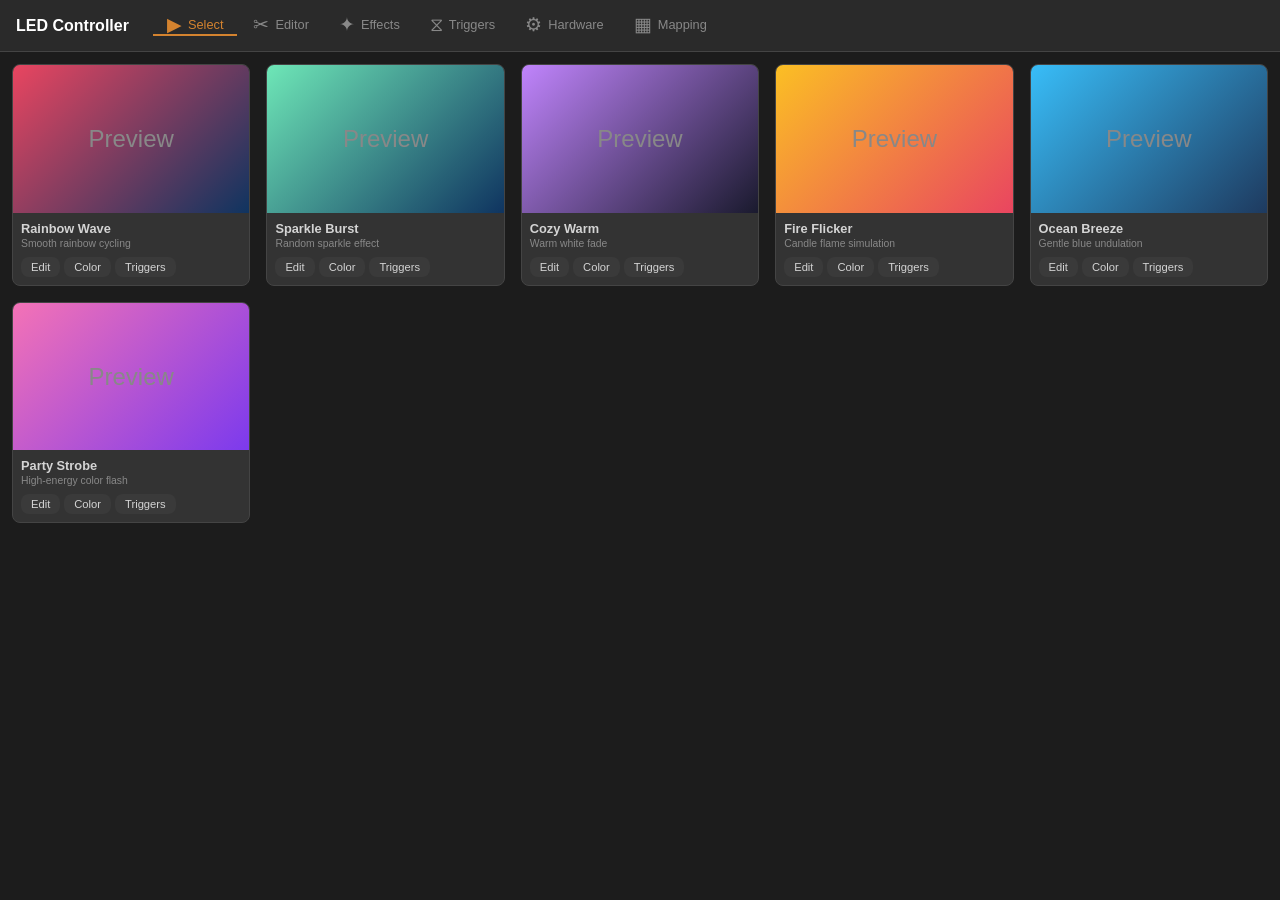
==== web/controller.html @ 6374919c "mocup of controller" ====
<!DOCTYPE html>
<html lang="en">
<head>
<meta charset="UTF-8">
<meta name="viewport" content="width=device-width, initial-scale=1.0, user-scalable=no">
<title>LED Controller</title>
<style>
/* ------------------------------------------------------------------ */
/* Reset & tokens                                                      */
/* ------------------------------------------------------------------ */
*, *::before, *::after { box-sizing: border-box; margin: 0; padding: 0; }

:root {
  --bg-body:   #1c1c1c;
  --bg-panel:  #2a2a2a;
  --bg-card:   #333;
  --border:    #444;
  --text:      #d4d4d4;
  --text-dim:  #888;
  --accent:    #d4832f;
  --accent-h:  #b56a1e;
  --btn:       #3a3a3a;
  --btn-h:     #4a4a4a;
  --radius:    8px;
  --tab-h:     52px;
  --safe-b:    env(safe-area-inset-bottom, 0px);
}

html, body { height: 100%; }

body {
  font-family: -apple-system, BlinkMacSystemFont, "Segoe UI", Roboto, sans-serif;
  background: var(--bg-body);
  color: var(--text);
  overflow: hidden;
  display: flex;
  flex-direction: column;
}

button { font: inherit; color: inherit; border: none; cursor: pointer; }
input, select { font: inherit; color: var(--text); background: var(--bg-panel); border: 1px solid var(--border); border-radius: 4px; padding: 6px 8px; }
label { font-size: 0.8rem; color: var(--text-dim); }

/* ------------------------------------------------------------------ */
/* Top header (laptop only)                                            */
/* ------------------------------------------------------------------ */
.app-header {
  display: none;
  background: var(--bg-panel);
  border-bottom: 1px solid var(--border);
  padding: 0 16px;
  align-items: center;
  gap: 24px;
  height: var(--tab-h);
  flex-shrink: 0;
}
.app-header h1 { font-size: 1rem; white-space: nowrap; color: #fff; }

@media (min-width: 900px) {
  .app-header { display: flex; }
  .tabs--bottom { display: none !important; }
}

/* ------------------------------------------------------------------ */
/* Tab bars                                                            */
/* ------------------------------------------------------------------ */
.tabs {
  display: flex;
  gap: 2px;
  flex-shrink: 0;
}
.tabs button {
  flex: 1;
  display: flex;
  flex-direction: column;
  align-items: center;
  justify-content: center;
  gap: 2px;
  padding: 6px 4px;
  background: transparent;
  color: var(--text-dim);
  font-size: 0.65rem;
  transition: color .15s, background .15s;
  border-bottom: 2px solid transparent;
  white-space: nowrap;
}
.tabs button.active {
  color: var(--accent);
  border-bottom-color: var(--accent);
}
.tabs button:hover { color: var(--text); }
.tabs button .icon { font-size: 1.2rem; line-height: 1; }

/* Top tabs (inside header) */
.tabs--top button {
  flex-direction: row;
  gap: 6px;
  font-size: 0.8rem;
  padding: 0 14px;
  height: 100%;
}

/* Bottom tabs (mobile / RPi) */
.tabs--bottom {
  background: var(--bg-panel);
  border-top: 1px solid var(--border);
  padding-bottom: var(--safe-b);
}

@media (min-width: 900px) { .tabs--bottom { display: none; } }

/* ------------------------------------------------------------------ */
/* Room container                                                      */
/* ------------------------------------------------------------------ */
.room-container {
  flex: 1;
  overflow: hidden;
  position: relative;
}
.room {
  position: absolute;
  inset: 0;
  overflow-y: auto;
  padding: 12px;
  display: none;
  flex-direction: column;
}
.room.active { display: flex; }

/* ------------------------------------------------------------------ */
/* Shared components                                                   */
/* ------------------------------------------------------------------ */
.card {
  background: var(--bg-card);
  border: 1px solid var(--border);
  border-radius: var(--radius);
  overflow: hidden;
}

.btn {
  display: inline-flex;
  align-items: center;
  justify-content: center;
  gap: 6px;
  padding: 8px 14px;
  border-radius: var(--radius);
  background: var(--btn);
  font-size: 0.8rem;
  transition: background .15s;
}
.btn:hover { background: var(--btn-h); }
.btn--accent { background: var(--accent); }
.btn--accent:hover { background: var(--accent-h); }
.btn--sm { padding: 4px 10px; font-size: 0.7rem; }

.badge {
  display: inline-block;
  padding: 2px 8px;
  border-radius: 10px;
  font-size: 0.65rem;
  font-weight: 600;
  text-transform: uppercase;
}
.badge--time { background: #3a3a3a; color: #ccc; }
.badge--artnet { background: #3a3a3a; color: #ccc; }
.badge--api { background: #3a3a3a; color: #ccc; }

.section-title {
  font-size: 0.85rem;
  color: var(--text-dim);
  margin-bottom: 10px;
  text-transform: uppercase;
  letter-spacing: 0.05em;
}

.toggle {
  position: relative;
  width: 40px;
  height: 22px;
  -webkit-appearance: none;
  appearance: none;
  background: var(--border);
  border-radius: 11px;
  border: none;
  cursor: pointer;
  transition: background .2s;
  flex-shrink: 0;
}
.toggle::after {
  content: "";
  position: absolute;
  top: 2px;
  left: 2px;
  width: 18px;
  height: 18px;
  border-radius: 50%;
  background: #fff;
  transition: transform .2s;
}
.toggle:checked { background: var(--accent); }
.toggle:checked::after { transform: translateX(18px); }

/* ------------------------------------------------------------------ */
/* Room 1: Select Animation                                            */
/* ------------------------------------------------------------------ */

/* Mobile: scroll-snap full-screen swipe */
.anim-swipe {
  display: flex;
  overflow-x: auto;
  scroll-snap-type: x mandatory;
  gap: 0;
  height: 100%;
  -webkit-overflow-scrolling: touch;
  scrollbar-width: none;
}
.anim-swipe::-webkit-scrollbar { display: none; }

.anim-swipe .anim-slide {
  flex: 0 0 100%;
  scroll-snap-align: center;
  position: relative;
  overflow: hidden;
}

.anim-preview {
  position: absolute;
  inset: 0;
  display: flex;
  align-items: center;
  justify-content: center;
  font-size: 2rem;
  color: rgba(255,255,255,0.3);
  border-radius: 0;
}

.anim-overlay {
  position: absolute;
  bottom: 0;
  left: 0;
  right: 0;
  padding: 40px 16px 16px;
  background: linear-gradient(to top, rgba(0,0,0,0.85) 0%, rgba(0,0,0,0.5) 50%, transparent 100%);
  display: flex;
  flex-direction: column;
  gap: 8px;
  z-index: 1;
}

.anim-info {
  text-align: center;
}
.anim-info h3 { font-size: 1rem; margin-bottom: 4px; color: #fff; }
.anim-info p { font-size: 0.75rem; color: rgba(255,255,255,0.7); }

.anim-actions {
  display: flex;
  gap: 8px;
  justify-content: center;
}

.swipe-dots {
  display: flex;
  justify-content: center;
  gap: 6px;
  padding: 6px 0;
}
.swipe-dots span {
  width: 8px;
  height: 8px;
  border-radius: 50%;
  background: var(--border);
}
.swipe-dots span.active { background: var(--accent); }

/* Desktop: grid */
.anim-grid { display: none; }

@media (min-width: 600px) and (min-height: 500px) {
  .anim-swipe { display: none; }
  .anim-grid {
    display: grid;
    grid-template-columns: repeat(auto-fill, minmax(160px, 1fr));
    gap: 12px;
  }
  /* Hide grid when detail view is open */
  .anim-grid.hidden { display: none; }
  .anim-card {
    cursor: pointer;
    transition: border-color .15s;
  }
  .anim-card:hover { border-color: var(--accent); }
  .anim-card .thumb {
    aspect-ratio: 16/10;
    display: flex;
    align-items: center;
    justify-content: center;
    font-size: 1.5rem;
    color: var(--text-dim);
  }
  .anim-card .meta {
    padding: 8px;
  }
  .anim-card .meta h3 { font-size: 0.8rem; margin-bottom: 2px; }
  .anim-card .meta p { font-size: 0.65rem; color: var(--text-dim); }
  .anim-card .card-actions {
    display: flex;
    gap: 4px;
    padding: 0 8px 8px;
  }
}

@media (min-width: 900px) {
  .anim-grid { grid-template-columns: repeat(auto-fill, minmax(200px, 1fr)); gap: 16px; }
}

/* Detail view (desktop: shown on card click; replaces grid) */
.anim-detail {
  display: none;
  position: relative;
  height: 100%;
  overflow: hidden;
}
.anim-detail.open {
  display: block;
}
.anim-detail .detail-preview {
  position: absolute;
  inset: 0;
  border-radius: 0;
  display: flex;
  align-items: center;
  justify-content: center;
  font-size: 2rem;
  color: rgba(255,255,255,0.3);
}
.anim-detail .detail-overlay-top {
  position: absolute;
  top: 0;
  left: 0;
  right: 0;
  padding: 12px 16px;
  background: linear-gradient(to bottom, rgba(0,0,0,0.7) 0%, transparent 100%);
  z-index: 1;
}
.anim-detail .detail-toolbar {
  display: flex;
  align-items: center;
  gap: 12px;
}
.anim-detail .detail-toolbar .detail-title {
  flex: 1;
  font-size: 1rem;
  font-weight: 600;
  color: #fff;
}
.anim-detail .detail-toolbar .detail-desc {
  font-size: 0.75rem;
  color: rgba(255,255,255,0.7);
}
.anim-detail .detail-overlay-bottom {
  position: absolute;
  bottom: 0;
  left: 0;
  right: 0;
  padding: 40px 16px 16px;
  background: linear-gradient(to top, rgba(0,0,0,0.85) 0%, rgba(0,0,0,0.5) 50%, transparent 100%);
  z-index: 1;
  display: flex;
  flex-direction: column;
  gap: 10px;
}
.anim-detail .detail-actions {
  display: flex;
  gap: 8px;
  justify-content: center;
}
.anim-detail .detail-nav {
  display: flex;
  justify-content: center;
  gap: 12px;
}

/* ------------------------------------------------------------------ */
/* Context bar (shows selected animation / effect breadcrumb)          */
/* ------------------------------------------------------------------ */
.context-bar {
  display: flex;
  align-items: center;
  gap: 8px;
  padding: 10px 12px;
  background: var(--bg-card);
  border-bottom: 1px solid var(--border);
  font-size: 0.8rem;
  flex-shrink: 0;
  flex-wrap: wrap;
  margin: -12px -12px 12px;
}
.context-bar .context-label { color: var(--text-dim); }
.context-bar .context-name { color: var(--accent); font-weight: 600; }
.context-bar .context-sep { color: var(--text-dim); font-size: 0.7rem; }
.context-bar .btn { margin-left: auto; }

/* Trigger animation badge (shown on each card when no filter) */
.trigger-anim-badge {
  font-size: 0.6rem;
  padding: 1px 6px;
  border-radius: 8px;
  background: var(--accent);
  color: #fff;
  font-weight: 600;
  white-space: nowrap;
}

/* ------------------------------------------------------------------ */
/* Room 2: Animation Editor                                            */
/* ------------------------------------------------------------------ */
.editor-layout {
  display: flex;
  flex-direction: column;
  flex: 1;
  min-height: 0;
  gap: 12px;
}

.editor-preview {
  flex: 0 0 40%;
  min-height: 100px;
  background: #000;
  border-radius: var(--radius);
  display: flex;
  align-items: center;
  justify-content: center;
  color: var(--text-dim);
  font-size: 1.2rem;
  position: relative;
}

.editor-preview .live-badge {
  position: absolute;
  top: 8px;
  right: 8px;
  display: flex;
  align-items: center;
  gap: 6px;
  font-size: 0.7rem;
  color: var(--text-dim);
}

/* Transport bar overlaid at bottom of preview */
.editor-transport {
  position: absolute;
  bottom: 0;
  left: 0;
  right: 0;
  padding: 8px 12px 10px;
  background: linear-gradient(to top, rgba(0,0,0,0.85) 0%, rgba(0,0,0,0.4) 60%, transparent 100%);
  display: flex;
  flex-direction: column;
  gap: 6px;
}
.transport-controls {
  display: flex;
  align-items: center;
  gap: 10px;
}
.transport-controls .transport-btn {
  background: transparent;
  color: #fff;
  font-size: 1.1rem;
  padding: 2px 4px;
  line-height: 1;
}
.transport-controls .transport-btn:hover { color: var(--accent); }
.transport-controls .transport-time {
  font-size: 0.7rem;
  color: rgba(255,255,255,0.7);
  font-family: monospace;
  min-width: 90px;
}
.transport-scrub {
  width: 100%;
  height: 8px;
  background: rgba(255,255,255,0.15);
  border-radius: 4px;
  position: relative;
  cursor: pointer;
  touch-action: none;
}
.transport-scrub .scrub-fill {
  height: 100%;
  background: transparent;
  border-radius: 4px;
  width: 0%;
  position: relative;
  z-index: 2;
  pointer-events: none;
}
.transport-scrub .scrub-handle {
  position: absolute;
  right: -6px;
  top: 50%;
  transform: translateY(-50%);
  width: 12px;
  height: 12px;
  border-radius: 50%;
  background: #fff;
  box-shadow: 0 0 4px rgba(0,0,0,0.4);
}
/* Clip segments inside scrub bar */
.transport-scrub .scrub-segments {
  position: absolute;
  inset: 0;
  display: flex;
  border-radius: 2px;
  overflow: hidden;
}
.transport-scrub .scrub-seg {
  height: 100%;
  border-right: 1px solid rgba(0,0,0,0.3);
}
.transport-scrub .scrub-seg:last-child { border-right: none; }

/* Active clip indicator on the clip list */
.clip-row.playing {
  position: relative;
}
.clip-row.playing::before {
  content: "";
  position: absolute;
  left: 0;
  top: 0;
  bottom: 0;
  width: 3px;
  background: var(--accent);
  border-radius: 0 2px 2px 0;
}

.editor-clips-panel {
  flex: 1;
  min-height: 0;
  display: flex;
  flex-direction: column;
  gap: 10px;
  overflow-y: auto;
}

.editor-clips-toolbar {
  display: flex;
  align-items: center;
  gap: 8px;
  flex-wrap: wrap;
  flex-shrink: 0;
}

.clip-row {
  display: flex;
  align-items: center;
  gap: 8px;
  padding: 10px 12px;
  transition: border-color .15s;
  cursor: pointer;
}
.clip-row:hover { border-color: var(--accent); }
.clip-row.selected { border-color: var(--accent); box-shadow: 0 0 0 1px var(--accent); }
.clip-row .clip-index {
  font-size: 0.7rem;
  color: var(--text-dim);
  min-width: 20px;
  text-align: center;
}
.clip-row .clip-effect {
  flex: 1;
  min-width: 0;
}
.clip-row .clip-effect select {
  width: 100%;
  padding: 5px 7px;
  font-size: 0.8rem;
}
.clip-row .clip-duration {
  display: flex;
  align-items: center;
  gap: 4px;
}
.clip-row .clip-duration input {
  width: 60px;
  padding: 5px 7px;
  font-size: 0.8rem;
  text-align: right;
}
.clip-row .clip-duration span {
  font-size: 0.75rem;
  color: var(--text-dim);
}
.clip-row .clip-delete {
  background: transparent;
  color: var(--text-dim);
  padding: 4px;
  font-size: 0.9rem;
}
.clip-row .clip-delete:hover { color: var(--accent); }

.clip-list {
  display: flex;
  flex-direction: column;
  gap: 8px;
  padding-bottom: 12px;
}

.clip-end-row {
  display: flex;
  align-items: center;
  gap: 8px;
  font-size: 0.8rem;
  color: var(--text-dim);
  flex-shrink: 0;
}
.clip-end-row select {
  padding: 5px 7px;
  font-size: 0.8rem;
}

/* Landscape: side by side */
@media (orientation: landscape), (min-width: 900px) {
  .editor-layout { flex-direction: row; }
  .editor-preview { flex: 0 0 50%; min-height: unset; }
  .editor-clips-panel { flex: 1; }
}

/* ------------------------------------------------------------------ */
/* Room 3: Effect Properties                                           */
/* ------------------------------------------------------------------ */
.props-form {
  display: grid;
  grid-template-columns: 100px 1fr;
  gap: 12px 16px;
  align-items: center;
  max-width: 500px;
}
.props-form label { text-align: right; }
.props-form .full-width { grid-column: 1 / -1; }

.effect-mini-preview {
  width: 100%;
  aspect-ratio: 16/9;
  background: #000;
  border-radius: var(--radius);
  display: flex;
  align-items: center;
  justify-content: center;
  color: var(--text-dim);
}

.slider-row {
  display: flex;
  align-items: center;
  gap: 8px;
}
.slider-row input[type="range"] {
  flex: 1;
  accent-color: var(--accent);
}
.slider-row .val { font-size: 0.75rem; color: var(--text-dim); min-width: 30px; text-align: right; }

/* ------------------------------------------------------------------ */
/* Color picker popup                                                  */
/* ------------------------------------------------------------------ */
.color-popup-backdrop {
  display: none;
  position: fixed;
  inset: 0;
  background: rgba(0,0,0,0.6);
  z-index: 100;
  overflow-y: auto;
  -webkit-overflow-scrolling: touch;
  padding: 12px;
}
.color-popup-backdrop.open { display: flex; align-items: center; justify-content: center; }

.color-popup {
  background: var(--bg-panel);
  border: 1px solid var(--border);
  border-radius: 12px;
  padding: 16px;
  width: min(360px, 90vw);
  max-height: none;
  display: flex;
  flex-direction: column;
  gap: 12px;
  margin: auto;
  flex-shrink: 0;
}

/* Landscape phone: horizontal layout, smaller wheel */
@media (max-height: 500px) {
  .color-popup-backdrop.open { align-items: flex-start; }
  .color-popup {
    flex-direction: row;
    flex-wrap: wrap;
    width: min(640px, 95vw);
    padding: 12px;
    gap: 10px;
  }
  .color-popup .popup-header { width: 100%; }
  .color-popup .color-left {
    display: flex;
    flex-direction: column;
    gap: 8px;
    align-items: center;
  }
  .color-popup .color-right {
    flex: 1;
    min-width: 0;
    display: flex;
    flex-direction: column;
    gap: 8px;
  }
  .color-wheel-wrap { width: 140px; height: 140px; }
  .color-wheel-wrap canvas { width: 140px; height: 140px; }
  .color-popup .popup-apply { width: 100%; }
}
.color-popup .popup-header {
  display: flex;
  align-items: center;
  justify-content: space-between;
}
.color-popup .popup-header h3 { font-size: 0.95rem; }
.color-popup .popup-close {
  background: transparent;
  color: var(--text-dim);
  font-size: 1.2rem;
  padding: 4px;
}
.color-popup .popup-close:hover { color: var(--text); }

.color-wheel-wrap {
  position: relative;
  width: 200px;
  height: 200px;
  margin: 0 auto;
}
.color-wheel-wrap canvas { border-radius: 50%; cursor: crosshair; }
.color-wheel-cursor {
  position: absolute;
  width: 14px;
  height: 14px;
  border: 2px solid #fff;
  border-radius: 50%;
  box-shadow: 0 0 3px rgba(0,0,0,0.5);
  pointer-events: none;
  transform: translate(-50%, -50%);
  top: 50%;
  left: 50%;
}

.brightness-slider {
  width: 100%;
  accent-color: var(--accent);
}

.color-swatch {
  width: 100%;
  height: 36px;
  border-radius: var(--radius);
  border: 1px solid var(--border);
}

.color-inputs {
  display: grid;
  grid-template-columns: auto 1fr auto 1fr;
  gap: 6px 8px;
  align-items: center;
  font-size: 0.75rem;
}
.color-inputs label { color: var(--text-dim); text-align: right; }
.color-inputs input {
  width: 100%;
  padding: 4px 6px;
  font-size: 0.75rem;
  font-family: monospace;
}
.color-inputs .mode-toggle {
  grid-column: 1 / -1;
  display: flex;
  gap: 6px;
  justify-content: center;
}
.color-inputs .mode-toggle button {
  padding: 3px 10px;
  border-radius: 4px;
  background: var(--bg-body);
  font-size: 0.7rem;
  color: var(--text-dim);
}
.color-inputs .mode-toggle button.active {
  background: var(--accent);
  color: #fff;
}

/* Trigger filter bar */
.trigger-filter-bar {
  display: none;
  align-items: center;
  gap: 8px;
  padding: 8px 12px;
  background: var(--bg-card);
  border: 1px solid var(--border);
  border-radius: var(--radius);
  font-size: 0.8rem;
}
.trigger-filter-bar.visible { display: flex; }
.trigger-filter-bar .filter-label { color: var(--text-dim); }
.trigger-filter-bar .filter-name { color: var(--accent); font-weight: 600; flex: 1; }
.trigger-filter-bar .filter-clear {
  background: transparent;
  color: var(--text-dim);
  font-size: 1rem;
  padding: 2px 6px;
}
.trigger-filter-bar .filter-clear:hover { color: var(--text); }

/* ------------------------------------------------------------------ */
/* Room 4: Schedule / Triggers                                         */
/* ------------------------------------------------------------------ */
.triggers-layout {
  display: flex;
  flex-direction: column;
  gap: 12px;
  min-height: 0;
}

.trigger-list {
  display: flex;
  flex-direction: column;
  gap: 10px;
  padding-bottom: 16px;
}

.trigger-card {
  padding: 14px;
  display: flex;
  flex-direction: column;
  gap: 10px;
  overflow: visible;
}
.trigger-header {
  display: flex;
  align-items: center;
  gap: 8px;
  flex-wrap: wrap;
}
.trigger-header .trigger-name {
  flex: 1;
  font-size: 0.85rem;
  font-weight: 600;
  min-width: 80px;
}
.trigger-header .trigger-delete {
  background: transparent;
  color: var(--text-dim);
  padding: 4px;
  font-size: 0.9rem;
}
.trigger-header .trigger-delete:hover { color: var(--accent); }

.trigger-detail {
  font-size: 0.8rem;
  color: var(--text);
  display: flex;
  flex-direction: column;
  gap: 8px;
}
.trigger-detail .field-row {
  display: flex;
  align-items: center;
  gap: 8px;
  flex-wrap: wrap;
}
.trigger-detail .field-row label {
  min-width: 80px;
  color: var(--text-dim);
  font-size: 0.75rem;
}
.trigger-detail input {
  width: 60px;
  padding: 5px 7px;
  font-size: 0.8rem;
}
.trigger-detail select {
  padding: 5px 7px;
  font-size: 0.8rem;
}
.trigger-detail input[type="time"] { width: 120px; }
.trigger-detail input[type="date"] { width: 150px; }
.trigger-detail input[type="text"] { width: auto; flex: 1; min-width: 120px; }

.day-chips {
  display: flex;
  gap: 4px;
  flex-wrap: wrap;
}
.day-chip {
  width: 30px;
  height: 26px;
  border-radius: 4px;
  background: var(--bg-panel);
  border: 1px solid var(--border);
  font-size: 0.6rem;
  display: flex;
  align-items: center;
  justify-content: center;
  cursor: pointer;
}
.day-chip.on { background: #4a3a28; border-color: var(--accent); color: var(--accent); }

.addr-group {
  display: flex;
  gap: 4px;
  align-items: center;
  font-family: monospace;
  font-size: 0.75rem;
}
.addr-group input { width: 40px; text-align: center; }
.addr-group span { color: var(--text-dim); }

.trigger-add-row {
  display: flex;
  gap: 8px;
  flex-wrap: wrap;
}


/* ------------------------------------------------------------------ */
/* Room 5 & 6: Placeholder                                             */
/* ------------------------------------------------------------------ */
.placeholder-room {
  display: flex;
  flex-direction: column;
  align-items: center;
  justify-content: center;
  height: 100%;
  gap: 12px;
  color: var(--text-dim);
}
.placeholder-room .icon { font-size: 3rem; }
.placeholder-room h2 { font-size: 1.1rem; color: var(--text); }
.placeholder-room p { font-size: 0.8rem; text-align: center; max-width: 300px; }
</style>
</head>

<body>

<!-- ================================================================ -->
<!-- Top header (laptop)                                               -->
<!-- ================================================================ -->
<header class="app-header">
  <h1>LED Controller</h1>
  <nav class="tabs tabs--top" id="tabs-top"></nav>
</header>

<!-- ================================================================ -->
<!-- Rooms                                                             -->
<!-- ================================================================ -->
<div class="room-container">

  <!-- Room 1: Select Animation ------------------------------------ -->
  <div class="room active" id="room-select">

    <!-- Mobile swipe view -->
    <div class="anim-swipe">
      <div class="anim-slide">
        <div class="anim-preview" style="background:linear-gradient(135deg,#e94560,#0f3460)"></div>
        <div class="anim-overlay">
          <div class="anim-info"><h3>Rainbow Wave</h3><p>Smooth rainbow cycling</p></div>
          <div class="anim-actions">
            <button class="btn btn--sm act-edit">Edit</button>
            <button class="btn btn--sm act-color">Color</button>
            <button class="btn btn--sm act-triggers">Triggers</button>
          </div>
        </div>
      </div>
      <div class="anim-slide">
        <div class="anim-preview" style="background:linear-gradient(135deg,#6ee7b7,#0f3460)"></div>
        <div class="anim-overlay">
          <div class="anim-info"><h3>Sparkle Burst</h3><p>Random sparkle effect</p></div>
          <div class="anim-actions">
            <button class="btn btn--sm act-edit">Edit</button>
            <button class="btn btn--sm act-color">Color</button>
            <button class="btn btn--sm act-triggers">Triggers</button>
          </div>
        </div>
      </div>
      <div class="anim-slide">
        <div class="anim-preview" style="background:linear-gradient(135deg,#c084fc,#1a1a2e)"></div>
        <div class="anim-overlay">
          <div class="anim-info"><h3>Cozy Warm</h3><p>Warm white fade</p></div>
          <div class="anim-actions">
            <button class="btn btn--sm act-edit">Edit</button>
            <button class="btn btn--sm act-color">Color</button>
            <button class="btn btn--sm act-triggers">Triggers</button>
          </div>
        </div>
      </div>
      <div class="anim-slide">
        <div class="anim-preview" style="background:linear-gradient(135deg,#fbbf24,#e94560)"></div>
        <div class="anim-overlay">
          <div class="anim-info"><h3>Fire Flicker</h3><p>Candle flame simulation</p></div>
          <div class="anim-actions">
            <button class="btn btn--sm act-edit">Edit</button>
            <button class="btn btn--sm act-color">Color</button>
            <button class="btn btn--sm act-triggers">Triggers</button>
          </div>
        </div>
      </div>
      <div class="anim-slide">
        <div class="anim-preview" style="background:linear-gradient(135deg,#38bdf8,#1e3a5f)"></div>
        <div class="anim-overlay">
          <div class="anim-info"><h3>Ocean Breeze</h3><p>Gentle blue undulation</p></div>
          <div class="anim-actions">
            <button class="btn btn--sm act-edit">Edit</button>
            <button class="btn btn--sm act-color">Color</button>
            <button class="btn btn--sm act-triggers">Triggers</button>
          </div>
        </div>
      </div>
      <div class="anim-slide">
        <div class="anim-preview" style="background:linear-gradient(135deg,#f472b6,#7c3aed)"></div>
        <div class="anim-overlay">
          <div class="anim-info"><h3>Party Strobe</h3><p>High-energy color flash</p></div>
          <div class="anim-actions">
            <button class="btn btn--sm act-edit">Edit</button>
            <button class="btn btn--sm act-color">Color</button>
            <button class="btn btn--sm act-triggers">Triggers</button>
          </div>
        </div>
      </div>
    </div>

    <!-- Desktop grid view -->
    <div class="anim-grid">
      <div class="card anim-card">
        <div class="thumb" style="background:linear-gradient(135deg,#e94560,#0f3460)">Preview</div>
        <div class="meta"><h3>Rainbow Wave</h3><p>Smooth rainbow cycling</p></div>
        <div class="card-actions"><button class="btn btn--sm act-edit">Edit</button><button class="btn btn--sm act-color">Color</button><button class="btn btn--sm act-triggers">Triggers</button></div>
      </div>
      <div class="card anim-card">
        <div class="thumb" style="background:linear-gradient(135deg,#6ee7b7,#0f3460)">Preview</div>
        <div class="meta"><h3>Sparkle Burst</h3><p>Random sparkle effect</p></div>
        <div class="card-actions"><button class="btn btn--sm act-edit">Edit</button><button class="btn btn--sm act-color">Color</button><button class="btn btn--sm act-triggers">Triggers</button></div>
      </div>
      <div class="card anim-card">
        <div class="thumb" style="background:linear-gradient(135deg,#c084fc,#1a1a2e)">Preview</div>
        <div class="meta"><h3>Cozy Warm</h3><p>Warm white fade</p></div>
        <div class="card-actions"><button class="btn btn--sm act-edit">Edit</button><button class="btn btn--sm act-color">Color</button><button class="btn btn--sm act-triggers">Triggers</button></div>
      </div>
      <div class="card anim-card">
        <div class="thumb" style="background:linear-gradient(135deg,#fbbf24,#e94560)">Preview</div>
        <div class="meta"><h3>Fire Flicker</h3><p>Candle flame simulation</p></div>
        <div class="card-actions"><button class="btn btn--sm act-edit">Edit</button><button class="btn btn--sm act-color">Color</button><button class="btn btn--sm act-triggers">Triggers</button></div>
      </div>
      <div class="card anim-card">
        <div class="thumb" style="background:linear-gradient(135deg,#38bdf8,#1e3a5f)">Preview</div>
        <div class="meta"><h3>Ocean Breeze</h3><p>Gentle blue undulation</p></div>
        <div class="card-actions"><button class="btn btn--sm act-edit">Edit</button><button class="btn btn--sm act-color">Color</button><button class="btn btn--sm act-triggers">Triggers</button></div>
      </div>
      <div class="card anim-card">
        <div class="thumb" style="background:linear-gradient(135deg,#f472b6,#7c3aed)">Preview</div>
        <div class="meta"><h3>Party Strobe</h3><p>High-energy color flash</p></div>
        <div class="card-actions"><button class="btn btn--sm act-edit">Edit</button><button class="btn btn--sm act-color">Color</button><button class="btn btn--sm act-triggers">Triggers</button></div>
      </div>
    </div>

    <!-- Detail view (desktop: replaces grid on card click) -->
    <div class="anim-detail" id="anim-detail">
      <div class="detail-preview" id="detail-preview" style="background:linear-gradient(135deg,#e94560,#0f3460)"></div>
      <div class="detail-overlay-top">
        <div class="detail-toolbar">
          <button class="btn btn--sm" id="detail-back">&larr; Back</button>
          <span class="detail-title" id="detail-title">Rainbow Wave</span>
          <span class="detail-desc" id="detail-desc">Smooth rainbow cycling</span>
        </div>
      </div>
      <div class="detail-overlay-bottom">
        <div class="detail-actions">
          <button class="btn act-edit" id="detail-act-edit">Edit Animation</button>
          <button class="btn act-color" id="detail-act-color">Set Color</button>
          <button class="btn act-triggers" id="detail-act-triggers">Configure Triggers</button>
        </div>
        <div class="detail-nav">
          <button class="btn btn--sm" id="detail-prev">&larr; Prev</button>
          <button class="btn btn--sm" id="detail-next">Next &rarr;</button>
        </div>
      </div>
    </div>
  </div>

  <!-- Room 2: Animation Editor ------------------------------------ -->
  <div class="room" id="room-editor">
    <div class="context-bar">
      <span class="context-label">Editing:</span>
      <span class="context-name" id="editor-anim-name">Rainbow Wave</span>
      <button class="btn btn--sm" id="editor-back-select">&larr; Select</button>
    </div>
    <div class="editor-layout">
      <div class="editor-preview">
        LED Preview
        <div class="live-badge">
          <input type="checkbox" class="toggle" id="live-toggle">
          <label for="live-toggle">Live</label>
        </div>
        <div class="editor-transport">
          <div class="transport-scrub" id="transport-scrub">
            <div class="scrub-segments" id="scrub-segments"></div>
            <div class="scrub-fill" id="scrub-fill">
              <div class="scrub-handle"></div>
            </div>
          </div>
          <div class="transport-controls">
            <button class="transport-btn" id="transport-prev" title="Previous clip">&#x23EE;</button>
            <button class="transport-btn" id="transport-play" title="Play/Pause">&#x25B6;</button>
            <button class="transport-btn" id="transport-next" title="Next clip">&#x23ED;</button>
            <span class="transport-time" id="transport-time">00:00.0 / 00:50.0</span>
          </div>
        </div>
      </div>

      <div class="editor-clips-panel">
        <div class="editor-clips-toolbar">
          <button class="btn btn--sm btn--accent" id="add-clip">+ Add Clip</button>
          <div class="clip-end-row">
            <label>End:</label>
            <select>
              <option>Loop all</option>
              <option>Stop at end</option>
              <option>Fade out</option>
            </select>
          </div>
        </div>

        <div class="clip-list" id="clip-list">
          <div class="card clip-row selected">
            <span class="clip-index">1</span>
            <div class="clip-effect">
              <select>
                <option selected>Rainbow Wave</option>
                <option>Sparkle</option>
                <option>Solid Color</option>
                <option>Fire</option>
                <option>Breathing</option>
                <option>Ocean Breeze</option>
              </select>
            </div>
            <div class="clip-duration">
              <input type="number" value="12.0" min="0.1" step="0.1">
              <span>s</span>
            </div>
            <button class="clip-delete">&#x2715;</button>
          </div>
          <div class="card clip-row">
            <span class="clip-index">2</span>
            <div class="clip-effect">
              <select>
                <option>Rainbow Wave</option>
                <option>Sparkle</option>
                <option selected>Solid Color</option>
                <option>Fire</option>
                <option>Breathing</option>
                <option>Ocean Breeze</option>
              </select>
            </div>
            <div class="clip-duration">
              <input type="number" value="8.0" min="0.1" step="0.1">
              <span>s</span>
            </div>
            <button class="clip-delete">&#x2715;</button>
          </div>
          <div class="card clip-row">
            <span class="clip-index">3</span>
            <div class="clip-effect">
              <select>
                <option>Rainbow Wave</option>
                <option selected>Sparkle</option>
                <option>Solid Color</option>
                <option>Fire</option>
                <option>Breathing</option>
                <option>Ocean Breeze</option>
              </select>
            </div>
            <div class="clip-duration">
              <input type="number" value="5.0" min="0.1" step="0.1">
              <span>s</span>
            </div>
            <button class="clip-delete">&#x2715;</button>
          </div>
          <div class="card clip-row">
            <span class="clip-index">4</span>
            <div class="clip-effect">
              <select>
                <option>Rainbow Wave</option>
                <option>Sparkle</option>
                <option>Solid Color</option>
                <option selected>Fire</option>
                <option>Breathing</option>
                <option>Ocean Breeze</option>
              </select>
            </div>
            <div class="clip-duration">
              <input type="number" value="10.0" min="0.1" step="0.1">
              <span>s</span>
            </div>
            <button class="clip-delete">&#x2715;</button>
          </div>
          <div class="card clip-row">
            <span class="clip-index">5</span>
            <div class="clip-effect">
              <select>
                <option>Rainbow Wave</option>
                <option>Sparkle</option>
                <option>Solid Color</option>
                <option>Fire</option>
                <option>Breathing</option>
                <option selected>Ocean Breeze</option>
              </select>
            </div>
            <div class="clip-duration">
              <input type="number" value="15.0" min="0.1" step="0.1">
              <span>s</span>
            </div>
            <button class="clip-delete">&#x2715;</button>
          </div>
        </div>
      </div>
    </div>
  </div>

  <!-- Room 3: Effect Properties ----------------------------------- -->
  <div class="room" id="room-effects">
    <div class="context-bar">
      <span class="context-label">Editing:</span>
      <span class="context-name" id="effects-anim-name">Rainbow Wave</span>
      <span class="context-sep">&#x25B8;</span>
      <span class="context-name" id="effects-effect-name">Rainbow Wave</span>
    </div>
    <div class="props-form">
      <div class="full-width effect-mini-preview">Effect Preview</div>

      <label>Effect</label>
      <select id="effect-select">
        <option>Rainbow Wave</option>
        <option>Sparkle</option>
        <option>Solid Color</option>
        <option>Fire</option>
        <option>Breathing</option>
        <option>Custom Video</option>
      </select>

      <label>Speed</label>
      <div class="slider-row">
        <input type="range" min="1" max="100" value="50">
        <span class="val">50%</span>
      </div>

      <label>Intensity</label>
      <div class="slider-row">
        <input type="range" min="0" max="100" value="80">
        <span class="val">80%</span>
      </div>

      <label>Color 1</label>
      <input type="color" value="#e94560" style="width:60px;height:32px;padding:2px;border:1px solid var(--border)">

      <label>Color 2</label>
      <input type="color" value="#0f3460" style="width:60px;height:32px;padding:2px;border:1px solid var(--border)">

      <label>Direction</label>
      <select>
        <option>Forward</option>
        <option>Reverse</option>
        <option>Bounce</option>
        <option>Random</option>
      </select>

      <label>Blend</label>
      <select>
        <option>Cross-fade</option>
        <option>Cut</option>
        <option>Dissolve</option>
      </select>

      <div class="full-width" style="margin-top:8px">
        <button class="btn btn--accent">Apply</button>
      </div>
    </div>
  </div>

  <!-- Room 4: Schedule / Triggers --------------------------------- -->
  <div class="room" id="room-triggers">
    <div class="context-bar">
      <span class="context-label">Editing:</span>
      <span class="context-name" id="triggers-anim-name">Rainbow Wave</span>
      <span class="context-sep">&#x25B8;</span>
      <span class="context-name" id="triggers-effect-name">Rainbow Wave</span>
      <button class="btn btn--sm" id="triggers-back-editor">&larr; Editor</button>
    </div>
    <div class="triggers-layout">

      <div style="display:flex;flex-direction:column;gap:12px;flex:1;min-width:0">
        <div class="trigger-filter-bar" id="trigger-filter">
          <span class="filter-label">Showing triggers for:</span>
          <span class="filter-name" id="trigger-filter-name"></span>
          <button class="filter-clear" id="trigger-filter-clear">&#x2715; Show all</button>
        </div>
        <div class="section-title">Triggers</div>
        <div class="trigger-add-row">
          <button class="btn btn--sm btn--accent" id="add-datetime">+ Date/Time</button>
          <button class="btn btn--sm" id="add-artnet">+ ArtNet</button>
          <button class="btn btn--sm" id="add-api">+ API</button>
        </div>

        <div class="trigger-list" id="trigger-list">
          <!-- Date/Time trigger — Weekly (weekdays) -->
          <div class="card trigger-card" data-trigger-anim="Rainbow Wave" data-trigger-type="datetime">
            <div class="trigger-header">
              <span class="badge badge--time">Date/Time</span>
              <span class="trigger-anim-badge">Rainbow Wave</span>
              <span class="trigger-name">Evening Schedule</span>
              <input type="checkbox" class="toggle" checked>
              <button class="trigger-delete">&#x2715;</button>
            </div>
            <div class="trigger-detail">
              <div class="field-row">
                <label>Recurrence</label>
                <select class="recurrence-select">
                  <option value="daily">Every Day</option>
                  <option value="weekly" selected>Every Week</option>
                  <option value="monthly">Every Month</option>
                  <option value="yearly">Every Year</option>
                </select>
              </div>
              <div class="field-row recurrence-field weekly-field">
                <label>Days</label>
                <div class="day-chips">
                  <button class="day-chip on">Mo</button>
                  <button class="day-chip on">Tu</button>
                  <button class="day-chip on">We</button>
                  <button class="day-chip on">Th</button>
                  <button class="day-chip on">Fr</button>
                  <button class="day-chip">Sa</button>
                  <button class="day-chip">Su</button>
                </div>
              </div>
              <div class="field-row recurrence-field monthly-field" style="display:none">
                <label>Day of month</label>
                <input type="number" value="1" min="1" max="31" style="width:60px">
              </div>
              <div class="field-row recurrence-field yearly-field" style="display:none">
                <label>Month</label>
                <select class="yearly-month">
                  <option value="1">January</option><option value="2">February</option>
                  <option value="3">March</option><option value="4">April</option>
                  <option value="5">May</option><option value="6">June</option>
                  <option value="7">July</option><option value="8">August</option>
                  <option value="9">September</option><option value="10">October</option>
                  <option value="11">November</option><option value="12" selected>December</option>
                </select>
              </div>
              <div class="field-row recurrence-field yearly-field" style="display:none">
                <label>Day</label>
                <input type="number" value="25" min="1" max="31" style="width:60px">
              </div>
              <div class="field-row">
                <label>Start time</label>
                <input type="time" value="18:00">
              </div>
              <div class="field-row">
                <label>End time</label>
                <input type="time" value="23:30">
              </div>
            </div>
          </div>

          <!-- Date/Time trigger — Weekly (weekends) -->
          <div class="card trigger-card" data-trigger-anim="Party Strobe" data-trigger-type="datetime">
            <div class="trigger-header">
              <span class="badge badge--time">Date/Time</span>
              <span class="trigger-anim-badge">Party Strobe</span>
              <span class="trigger-name">Weekend Party</span>
              <input type="checkbox" class="toggle" checked>
              <button class="trigger-delete">&#x2715;</button>
            </div>
            <div class="trigger-detail">
              <div class="field-row">
                <label>Recurrence</label>
                <select class="recurrence-select">
                  <option value="daily">Every Day</option>
                  <option value="weekly" selected>Every Week</option>
                  <option value="monthly">Every Month</option>
                  <option value="yearly">Every Year</option>
                </select>
              </div>
              <div class="field-row recurrence-field weekly-field">
                <label>Days</label>
                <div class="day-chips">
                  <button class="day-chip">Mo</button>
                  <button class="day-chip">Tu</button>
                  <button class="day-chip">We</button>
                  <button class="day-chip">Th</button>
                  <button class="day-chip">Fr</button>
                  <button class="day-chip on">Sa</button>
                  <button class="day-chip on">Su</button>
                </div>
              </div>
              <div class="field-row recurrence-field monthly-field" style="display:none">
                <label>Day of month</label>
                <input type="number" value="1" min="1" max="31" style="width:60px">
              </div>
              <div class="field-row recurrence-field yearly-field" style="display:none">
                <label>Month</label>
                <select class="yearly-month">
                  <option value="1" selected>January</option><option value="2">February</option>
                  <option value="3">March</option><option value="4">April</option>
                  <option value="5">May</option><option value="6">June</option>
                  <option value="7">July</option><option value="8">August</option>
                  <option value="9">September</option><option value="10">October</option>
                  <option value="11">November</option><option value="12">December</option>
                </select>
              </div>
              <div class="field-row recurrence-field yearly-field" style="display:none">
                <label>Day</label>
                <input type="number" value="1" min="1" max="31" style="width:60px">
              </div>
              <div class="field-row">
                <label>Start time</label>
                <input type="time" value="20:00">
              </div>
              <div class="field-row">
                <label>End time</label>
                <input type="time" value="02:00">
              </div>
            </div>
          </div>

          <!-- ArtNet trigger -->
          <div class="card trigger-card" data-trigger-anim="Fire Flicker" data-trigger-type="artnet">
            <div class="trigger-header">
              <span class="badge badge--artnet">ArtNet In</span>
              <span class="trigger-anim-badge">Fire Flicker</span>
              <span class="trigger-name">DMX Trigger Ch 1</span>
              <input type="checkbox" class="toggle" checked>
              <button class="trigger-delete">&#x2715;</button>
            </div>
            <div class="trigger-detail">
              <div class="field-row">
                <label>Address</label>
                <div class="addr-group">
                  <input type="number" value="0" min="0" max="127">
                  <span>:</span>
                  <input type="number" value="0" min="0" max="15">
                  <span>:</span>
                  <input type="number" value="0" min="0" max="15">
                  <span>:</span>
                  <input type="number" value="1" min="1" max="512">
                </div>
              </div>
              <div class="field-row">
                <label>Threshold</label>
                <input type="number" value="128" min="0" max="255" style="width:70px">
                <span style="font-size:0.7rem;color:var(--text-dim)">(0–255)</span>
              </div>
            </div>
          </div>

          <!-- API trigger -->
          <div class="card trigger-card" data-trigger-anim="Ocean Breeze" data-trigger-type="api">
            <div class="trigger-header">
              <span class="badge badge--api">API</span>
              <span class="trigger-anim-badge">Ocean Breeze</span>
              <span class="trigger-name">Home Assistant</span>
              <input type="checkbox" class="toggle">
              <button class="trigger-delete">&#x2715;</button>
            </div>
            <div class="trigger-detail">
              <div class="field-row">
                <label>Endpoint</label>
                <input type="text" value="/api/trigger/homeassist" readonly style="font-family:monospace">
              </div>
              <div class="field-row">
                <label>State</label>
                <span style="color:var(--accent);font-weight:600">false</span>
                <span style="font-size:0.7rem;color:var(--text-dim)">POST true/false</span>
              </div>
            </div>
          </div>
        </div>
      </div>
    </div>
  </div>

  <!-- Room 5: Hardware Setup -------------------------------------- -->
  <div class="room" id="room-hardware">
    <div class="placeholder-room">
      <div class="icon">&#x2699;</div>
      <h2>Hardware Setup</h2>
      <p>Configure controllers, LED strips, port assignments, and network settings.</p>
    </div>
  </div>

  <!-- Room 6: Mapping --------------------------------------------- -->
  <div class="room" id="room-mapping">
    <div class="placeholder-room">
      <div class="icon">&#x25A6;</div>
      <h2>Mapping</h2>
      <p>Map LED pixel positions to physical layout, assign zones, and configure pixel order.</p>
    </div>
  </div>

</div>

<!-- Color picker popup -->
<div class="color-popup-backdrop" id="color-popup">
  <div class="color-popup">
    <div class="popup-header">
      <h3 id="color-popup-title">Color</h3>
      <button class="popup-close" id="color-popup-close">&#x2715;</button>
    </div>
    <div class="color-left">
      <div class="color-wheel-wrap">
        <canvas id="color-wheel" width="200" height="200"></canvas>
        <div class="color-wheel-cursor" id="color-cursor"></div>
      </div>
      <label style="font-size:0.7rem">Brightness</label>
      <input type="range" class="brightness-slider" id="color-brightness" min="0" max="100" value="100">
    </div>
    <div class="color-right">
      <div class="color-swatch" id="color-swatch" style="background:#ff0000"></div>
      <div class="color-inputs">
        <div class="mode-toggle">
          <button class="active" id="mode-8bit">8-bit</button>
          <button id="mode-float">Float</button>
        </div>
        <label>R</label><input type="number" id="color-r" min="0" max="255" value="255">
        <label>G</label><input type="number" id="color-g" min="0" max="255" value="0">
        <label>B</label><input type="number" id="color-b" min="0" max="255" value="0">
      </div>
    </div>
    <button class="btn btn--accent popup-apply" style="width:100%" id="color-apply">Apply</button>
  </div>
</div>

<!-- ================================================================ -->
<!-- Bottom tab bar (mobile / RPi)                                     -->
<!-- ================================================================ -->
<nav class="tabs tabs--bottom" id="tabs-bottom"></nav>

<!-- ================================================================ -->
<!-- Script                                                            -->
<!-- ================================================================ -->
<script>
const rooms = [
  { id: "select",   icon: "\u25B6", label: "Select"   },
  { id: "editor",   icon: "\u2702", label: "Editor"   },
  { id: "effects",  icon: "\u2726", label: "Effects"  },
  { id: "triggers", icon: "\u29D6", label: "Triggers" },
  { id: "hardware", icon: "\u2699", label: "Hardware" },
  { id: "mapping",  icon: "\u25A6", label: "Mapping"  },
];

function buildTabs(container) {
  for (const r of rooms) {
    const btn = document.createElement("button");
    btn.dataset.room = r.id;
    btn.innerHTML = `<span class="icon">${r.icon}</span>${r.label}`;
    if (r.id === "select") btn.classList.add("active");
    container.appendChild(btn);
  }
}

buildTabs(document.getElementById("tabs-top"));
buildTabs(document.getElementById("tabs-bottom"));

function switchRoom(id) {
  document.querySelectorAll(".room").forEach(r => r.classList.remove("active"));
  document.getElementById("room-" + id).classList.add("active");
  document.querySelectorAll("[data-room]").forEach(b => {
    b.classList.toggle("active", b.dataset.room === id);
  });
}

document.querySelectorAll("[data-room]").forEach(btn => {
  btn.addEventListener("click", () => switchRoom(btn.dataset.room));
});

// ================================================================== //
// Clip list — selection, add, delete, renumber
// ================================================================== //
const clipList = document.getElementById("clip-list");

function renumberClips() {
  clipList.querySelectorAll(".clip-row").forEach((row, i) => {
    row.querySelector(".clip-index").textContent = i + 1;
  });
}

// Select clip (delegated)
clipList.addEventListener("click", (e) => {
  const row = e.target.closest(".clip-row");
  if (!row) return;
  // Delete button
  if (e.target.closest(".clip-delete")) {
    row.remove();
    renumberClips();
    return;
  }
  // Don't change selection when interacting with inputs/selects
  if (e.target.closest("select, input")) return;
  clipList.querySelectorAll(".clip-row").forEach(r => r.classList.remove("selected"));
  row.classList.add("selected");
});

// Add clip
document.getElementById("add-clip").addEventListener("click", () => {
  const count = clipList.querySelectorAll(".clip-row").length;
  const html = `
    <div class="card clip-row">
      <span class="clip-index">${count + 1}</span>
      <div class="clip-effect">
        <select>
          <option>Rainbow Wave</option>
          <option>Sparkle</option>
          <option selected>Solid Color</option>
          <option>Fire</option>
          <option>Breathing</option>
          <option>Ocean Breeze</option>
        </select>
      </div>
      <div class="clip-duration">
        <input type="number" value="5.0" min="0.1" step="0.1">
        <span>s</span>
      </div>
      <button class="clip-delete">&#x2715;</button>
    </div>`;
  clipList.insertAdjacentHTML("beforeend", html);
  clipList.lastElementChild.scrollIntoView({ behavior: "smooth", block: "nearest" });
  buildScrubSegments();
});

// Also rebuild segments on delete
const origClipClick = clipList.onclick;
clipList.addEventListener("click", (e) => {
  if (e.target.closest(".clip-delete")) {
    requestAnimationFrame(buildScrubSegments);
  }
});

// ================================================================== //
// Transport bar — play/pause, scrub, clip highlighting
// ================================================================== //
const scrubBar = document.getElementById("transport-scrub");
const scrubFill = document.getElementById("scrub-fill");
const scrubSegments = document.getElementById("scrub-segments");
const transportTime = document.getElementById("transport-time");
const transportPlay = document.getElementById("transport-play");
const transportPrev = document.getElementById("transport-prev");
const transportNext = document.getElementById("transport-next");

let isPlaying = false;
let playTime = 0;
let playRAF = null;
let lastPlayTS = 0;

// Get clip durations from the list
function getClipDurations() {
  const rows = clipList.querySelectorAll(".clip-row");
  return Array.from(rows).map(r => {
    const inp = r.querySelector(".clip-duration input");
    return parseFloat(inp.value) || 1;
  });
}

function getTotalDuration() {
  return getClipDurations().reduce((a, b) => a + b, 0);
}

function formatTime(t) {
  const m = Math.floor(t / 60);
  const s = (t % 60).toFixed(1);
  return String(m).padStart(2, "0") + ":" + s.padStart(4, "0");
}

// Build colored segments in scrub bar
const segColors = ["#e94560","#6ee7b7","#c084fc","#f97316","#38bdf8","#f472b6","#fbbf24","#34d399"];
function buildScrubSegments() {
  const durs = getClipDurations();
  const total = durs.reduce((a, b) => a + b, 0) || 1;
  scrubSegments.innerHTML = "";
  durs.forEach((d, i) => {
    const seg = document.createElement("div");
    seg.className = "scrub-seg";
    seg.style.flex = d / total;
    seg.style.background = segColors[i % segColors.length];
    seg.style.opacity = "0.5";
    scrubSegments.appendChild(seg);
  });
  updateTransport();
}

function updateTransport() {
  const total = getTotalDuration() || 1;
  const pct = Math.min(playTime / total, 1) * 100;
  scrubFill.style.width = pct + "%";
  transportTime.textContent = formatTime(playTime) + " / " + formatTime(total);

  // Highlight active clip row
  const durs = getClipDurations();
  const rows = clipList.querySelectorAll(".clip-row");
  let acc = 0;
  let activeIdx = -1;
  for (let i = 0; i < durs.length; i++) {
    if (playTime >= acc && playTime < acc + durs[i]) { activeIdx = i; break; }
    acc += durs[i];
  }
  if (activeIdx === -1 && durs.length) activeIdx = durs.length - 1;
  rows.forEach((r, i) => r.classList.toggle("playing", i === activeIdx));

  // Highlight active segment
  const segs = scrubSegments.querySelectorAll(".scrub-seg");
  segs.forEach((s, i) => s.style.opacity = i === activeIdx ? "1" : "0.4");
}

// Play/pause
function playLoop(ts) {
  if (!isPlaying) return;
  if (lastPlayTS) {
    const dt = (ts - lastPlayTS) / 1000;
    playTime += dt;
    const total = getTotalDuration();
    if (playTime >= total) playTime = 0;
  }
  lastPlayTS = ts;
  updateTransport();
  playRAF = requestAnimationFrame(playLoop);
}

transportPlay.addEventListener("click", () => {
  isPlaying = !isPlaying;
  transportPlay.textContent = isPlaying ? "\u23F8" : "\u25B6";
  if (isPlaying) {
    lastPlayTS = 0;
    playRAF = requestAnimationFrame(playLoop);
  } else {
    cancelAnimationFrame(playRAF);
  }
});

// Prev / Next clip
transportPrev.addEventListener("click", () => {
  const durs = getClipDurations();
  let acc = 0;
  for (let i = 0; i < durs.length; i++) {
    if (playTime < acc + durs[i] + 0.01) {
      playTime = i > 0 ? acc - durs[i - 1] : 0;
      if (playTime < 0) playTime = 0;
      break;
    }
    acc += durs[i];
  }
  updateTransport();
});

transportNext.addEventListener("click", () => {
  const durs = getClipDurations();
  let acc = 0;
  for (let i = 0; i < durs.length; i++) {
    acc += durs[i];
    if (playTime < acc - 0.01) { playTime = acc; break; }
  }
  const total = getTotalDuration();
  if (playTime >= total) playTime = 0;
  updateTransport();
});

// Scrub click/drag
let scrubbing = false;
function scrubFromEvent(e) {
  const rect = scrubBar.getBoundingClientRect();
  const pct = Math.max(0, Math.min(1, (e.clientX - rect.left) / rect.width));
  playTime = pct * getTotalDuration();
  updateTransport();
}
scrubBar.addEventListener("pointerdown", (e) => {
  scrubbing = true;
  scrubBar.setPointerCapture(e.pointerId);
  scrubFromEvent(e);
});
scrubBar.addEventListener("pointermove", (e) => { if (scrubbing) scrubFromEvent(e); });
scrubBar.addEventListener("pointerup", () => { scrubbing = false; });

// Also update when duration inputs change
clipList.addEventListener("input", (e) => {
  if (e.target.closest(".clip-duration input")) {
    buildScrubSegments();
  }
});

// Init segments
buildScrubSegments();

// Animation grid → detail view (desktop)
const animGrid = document.querySelector(".anim-grid");
const animDetail = document.getElementById("anim-detail");
const detailTitle = document.getElementById("detail-title");
const detailDesc = document.getElementById("detail-desc");
const detailPreview = document.getElementById("detail-preview");
const animCards = Array.from(document.querySelectorAll(".anim-card"));
let currentCardIdx = 0;

function showDetail(idx) {
  currentCardIdx = idx;
  const card = animCards[idx];
  detailTitle.textContent = card.querySelector("h3").textContent;
  detailDesc.textContent = card.querySelector("p").textContent;
  detailPreview.style.background = card.querySelector(".thumb").style.background;
  animGrid.classList.add("hidden");
  animDetail.classList.add("open");
}

function hideDetail() {
  animDetail.classList.remove("open");
  animGrid.classList.remove("hidden");
}

animCards.forEach((card, i) => {
  card.addEventListener("click", (e) => {
    // Don't open detail if clicking an action button
    if (e.target.closest(".act-edit, .act-color, .act-triggers")) return;
    showDetail(i);
  });
});

document.getElementById("detail-back").addEventListener("click", hideDetail);
document.getElementById("detail-prev").addEventListener("click", () => {
  showDetail((currentCardIdx - 1 + animCards.length) % animCards.length);
});
document.getElementById("detail-next").addEventListener("click", () => {
  showDetail((currentCardIdx + 1) % animCards.length);
});

// Slider value display
document.querySelectorAll(".slider-row input[type='range']").forEach(slider => {
  const val = slider.parentElement.querySelector(".val");
  if (val) slider.addEventListener("input", () => { val.textContent = slider.value + "%"; });
});

// ================================================================== //
// Selected animation state
// ================================================================== //
let selectedAnimName = "Rainbow Wave";
let selectedEffectName = "Rainbow Wave";

const editorAnimName = document.getElementById("editor-anim-name");
const effectsAnimName = document.getElementById("effects-anim-name");
const effectsEffectName = document.getElementById("effects-effect-name");
const triggersAnimName = document.getElementById("triggers-anim-name");
const triggersEffectName = document.getElementById("triggers-effect-name");
const effectSelect = document.getElementById("effect-select");

function setSelectedAnim(name) {
  selectedAnimName = name;
  editorAnimName.textContent = name;
  effectsAnimName.textContent = name;
  triggersAnimName.textContent = name;
}

function setSelectedEffect(name) {
  selectedEffectName = name;
  effectsEffectName.textContent = name;
  triggersEffectName.textContent = name;
}

// Effect select updates breadcrumb
effectSelect.addEventListener("change", () => {
  setSelectedEffect(effectSelect.value);
});

// ================================================================== //
// Helper: get animation name from nearest context
// ================================================================== //
function getAnimName(el) {
  const slide = el.closest(".anim-slide");
  if (slide) return slide.querySelector("h3")?.textContent || "Animation";
  const card = el.closest(".anim-card");
  if (card) return card.querySelector("h3")?.textContent || "Animation";
  return detailTitle.textContent || "Animation";
}

// ================================================================== //
// Edit → set selected anim, open Editor room
// ================================================================== //
document.querySelectorAll(".act-edit").forEach(btn => {
  btn.addEventListener("click", (e) => {
    e.stopPropagation();
    setSelectedAnim(getAnimName(btn));
    switchRoom("editor");
  });
});

// Back buttons
document.getElementById("editor-back-select").addEventListener("click", () => {
  switchRoom("select");
});
document.getElementById("triggers-back-editor").addEventListener("click", () => {
  switchRoom("editor");
});

// ================================================================== //
// Triggers — filter, delete, add, recurrence
// ================================================================== //
const triggerFilter = document.getElementById("trigger-filter");
const triggerFilterName = document.getElementById("trigger-filter-name");
const triggerList = document.getElementById("trigger-list");
let currentTriggerFilter = null;

function applyTriggerFilter(name) {
  currentTriggerFilter = name;
  if (name) {
    triggerFilterName.textContent = name;
    triggerFilter.classList.add("visible");
  } else {
    triggerFilter.classList.remove("visible");
  }
  triggerList.querySelectorAll(".trigger-card").forEach(card => {
    const anim = card.dataset.triggerAnim || "";
    if (name) {
      card.style.display = (anim === name) ? "" : "none";
      const badge = card.querySelector(".trigger-anim-badge");
      if (badge) badge.style.display = "none";
    } else {
      card.style.display = "";
      const badge = card.querySelector(".trigger-anim-badge");
      if (badge) badge.style.display = "";
    }
  });
}

function showTriggersFor(name) {
  applyTriggerFilter(name);
  switchRoom("triggers");
}

document.getElementById("trigger-filter-clear").addEventListener("click", () => {
  applyTriggerFilter(null);
});

document.querySelectorAll(".act-triggers").forEach(btn => {
  btn.addEventListener("click", (e) => {
    e.stopPropagation();
    setSelectedAnim(getAnimName(btn));
    showTriggersFor(getAnimName(btn));
  });
});

// -- Recurrence toggle fields ----------------------------------------
function initRecurrence(card) {
  const sel = card.querySelector(".recurrence-select");
  if (!sel) return;
  function update() {
    const val = sel.value;
    card.querySelectorAll(".weekly-field").forEach(el => el.style.display = val === "weekly" ? "" : "none");
    card.querySelectorAll(".monthly-field").forEach(el => el.style.display = val === "monthly" ? "" : "none");
    card.querySelectorAll(".yearly-field").forEach(el => el.style.display = val === "yearly" ? "" : "none");
  }
  sel.addEventListener("change", update);
}
triggerList.querySelectorAll(".trigger-card").forEach(initRecurrence);

// -- Day chip toggles (delegated) ------------------------------------
triggerList.addEventListener("click", (e) => {
  const chip = e.target.closest(".day-chip");
  if (chip) chip.classList.toggle("on");
});

// -- Delete trigger --------------------------------------------------
triggerList.addEventListener("click", (e) => {
  const del = e.target.closest(".trigger-delete");
  if (!del) return;
  const card = del.closest(".trigger-card");
  if (card) card.remove();
});

// -- Add trigger templates -------------------------------------------
function makeAnimName() {
  return currentTriggerFilter || selectedAnimName || "Animation";
}

function addDateTimeTrigger() {
  const anim = makeAnimName();
  const html = `
    <div class="card trigger-card" data-trigger-anim="${anim}" data-trigger-type="datetime">
      <div class="trigger-header">
        <span class="badge badge--time">Date/Time</span>
        <span class="trigger-anim-badge">${anim}</span>
        <span class="trigger-name">New Schedule</span>
        <input type="checkbox" class="toggle" checked>
        <button class="trigger-delete">&#x2715;</button>
      </div>
      <div class="trigger-detail">
        <div class="field-row">
          <label>Recurrence</label>
          <select class="recurrence-select">
            <option value="daily" selected>Every Day</option>
            <option value="weekly">Every Week</option>
            <option value="monthly">Every Month</option>
            <option value="yearly">Every Year</option>
          </select>
        </div>
        <div class="field-row recurrence-field weekly-field" style="display:none">
          <label>Days</label>
          <div class="day-chips">
            <button class="day-chip on">Mo</button>
            <button class="day-chip on">Tu</button>
            <button class="day-chip on">We</button>
            <button class="day-chip on">Th</button>
            <button class="day-chip on">Fr</button>
            <button class="day-chip on">Sa</button>
            <button class="day-chip on">Su</button>
          </div>
        </div>
        <div class="field-row recurrence-field monthly-field" style="display:none">
          <label>Day of month</label>
          <input type="number" value="1" min="1" max="31" style="width:60px">
        </div>
        <div class="field-row recurrence-field yearly-field" style="display:none">
          <label>Month</label>
          <select class="yearly-month">
            <option value="1" selected>January</option><option value="2">February</option>
            <option value="3">March</option><option value="4">April</option>
            <option value="5">May</option><option value="6">June</option>
            <option value="7">July</option><option value="8">August</option>
            <option value="9">September</option><option value="10">October</option>
            <option value="11">November</option><option value="12">December</option>
          </select>
        </div>
        <div class="field-row recurrence-field yearly-field" style="display:none">
          <label>Day</label>
          <input type="number" value="1" min="1" max="31" style="width:60px">
        </div>
        <div class="field-row">
          <label>Start time</label>
          <input type="time" value="18:00">
        </div>
        <div class="field-row">
          <label>End time</label>
          <input type="time" value="23:00">
        </div>
      </div>
    </div>`;
  triggerList.insertAdjacentHTML("beforeend", html);
  const card = triggerList.lastElementChild;
  initRecurrence(card);
  applyTriggerFilter(currentTriggerFilter);
  card.scrollIntoView({ behavior: "smooth", block: "nearest" });
}

function addArtNetTrigger() {
  const anim = makeAnimName();
  const html = `
    <div class="card trigger-card" data-trigger-anim="${anim}" data-trigger-type="artnet">
      <div class="trigger-header">
        <span class="badge badge--artnet">ArtNet In</span>
        <span class="trigger-anim-badge">${anim}</span>
        <span class="trigger-name">New ArtNet Trigger</span>
        <input type="checkbox" class="toggle" checked>
        <button class="trigger-delete">&#x2715;</button>
      </div>
      <div class="trigger-detail">
        <div class="field-row">
          <label>Address</label>
          <div class="addr-group">
            <input type="number" value="0" min="0" max="127">
            <span>:</span>
            <input type="number" value="0" min="0" max="15">
            <span>:</span>
            <input type="number" value="0" min="0" max="15">
            <span>:</span>
            <input type="number" value="1" min="1" max="512">
          </div>
        </div>
        <div class="field-row">
          <label>Threshold</label>
          <input type="number" value="128" min="0" max="255" style="width:70px">
          <span style="font-size:0.7rem;color:var(--text-dim)">(0–255)</span>
        </div>
      </div>
    </div>`;
  triggerList.insertAdjacentHTML("beforeend", html);
  applyTriggerFilter(currentTriggerFilter);
  triggerList.lastElementChild.scrollIntoView({ behavior: "smooth", block: "nearest" });
}

function addAPITrigger() {
  const anim = makeAnimName();
  const html = `
    <div class="card trigger-card" data-trigger-anim="${anim}" data-trigger-type="api">
      <div class="trigger-header">
        <span class="badge badge--api">API</span>
        <span class="trigger-anim-badge">${anim}</span>
        <span class="trigger-name">New API Trigger</span>
        <input type="checkbox" class="toggle">
        <button class="trigger-delete">&#x2715;</button>
      </div>
      <div class="trigger-detail">
        <div class="field-row">
          <label>Endpoint</label>
          <input type="text" value="/api/trigger/new" readonly style="font-family:monospace">
        </div>
        <div class="field-row">
          <label>State</label>
          <span style="color:var(--accent);font-weight:600">false</span>
          <span style="font-size:0.7rem;color:var(--text-dim)">POST true/false</span>
        </div>
      </div>
    </div>`;
  triggerList.insertAdjacentHTML("beforeend", html);
  applyTriggerFilter(currentTriggerFilter);
  triggerList.lastElementChild.scrollIntoView({ behavior: "smooth", block: "nearest" });
}

document.getElementById("add-datetime").addEventListener("click", addDateTimeTrigger);
document.getElementById("add-artnet").addEventListener("click", addArtNetTrigger);
document.getElementById("add-api").addEventListener("click", addAPITrigger);

// ================================================================== //
// Color popup — canvas HSV wheel + brightness + RGB inputs
// ================================================================== //
const colorPopup = document.getElementById("color-popup");
const colorPopupTitle = document.getElementById("color-popup-title");
const colorWheel = document.getElementById("color-wheel");
const colorCursor = document.getElementById("color-cursor");
const colorBrightness = document.getElementById("color-brightness");
const colorSwatch = document.getElementById("color-swatch");
const colorR = document.getElementById("color-r");
const colorG = document.getElementById("color-g");
const colorB = document.getElementById("color-b");
const mode8bit = document.getElementById("mode-8bit");
const modeFloat = document.getElementById("mode-float");

let colorMode = "8bit"; // "8bit" or "float"
let pickedH = 0, pickedS = 1, pickedV = 1;

// Draw the color wheel
const ctx = colorWheel.getContext("2d");
const cx = 100, cy = 100, radius = 100;

function drawWheel() {
  const img = ctx.createImageData(200, 200);
  for (let y = 0; y < 200; y++) {
    for (let x = 0; x < 200; x++) {
      const dx = x - cx, dy = y - cy;
      const dist = Math.sqrt(dx * dx + dy * dy);
      const i = (y * 200 + x) * 4;
      if (dist <= radius) {
        const angle = Math.atan2(dy, dx);
        const h = ((angle * 180 / Math.PI) + 360) % 360;
        const s = dist / radius;
        const [r, g, b] = hsvToRgb(h, s, 1);
        img.data[i] = r;
        img.data[i + 1] = g;
        img.data[i + 2] = b;
        img.data[i + 3] = 255;
      } else {
        img.data[i + 3] = 0;
      }
    }
  }
  ctx.putImageData(img, 0, 0);
}

function hsvToRgb(h, s, v) {
  const c = v * s;
  const x = c * (1 - Math.abs((h / 60) % 2 - 1));
  const m = v - c;
  let r, g, b;
  if (h < 60) { r = c; g = x; b = 0; }
  else if (h < 120) { r = x; g = c; b = 0; }
  else if (h < 180) { r = 0; g = c; b = x; }
  else if (h < 240) { r = 0; g = x; b = c; }
  else if (h < 300) { r = x; g = 0; b = c; }
  else { r = c; g = 0; b = x; }
  return [Math.round((r + m) * 255), Math.round((g + m) * 255), Math.round((b + m) * 255)];
}

function rgbToHsv(r, g, b) {
  r /= 255; g /= 255; b /= 255;
  const max = Math.max(r, g, b), min = Math.min(r, g, b);
  const d = max - min;
  let h = 0, s = max === 0 ? 0 : d / max, v = max;
  if (d !== 0) {
    if (max === r) h = 60 * (((g - b) / d) % 6);
    else if (max === g) h = 60 * ((b - r) / d + 2);
    else h = 60 * ((r - g) / d + 4);
    if (h < 0) h += 360;
  }
  return [h, s, v];
}

function updateFromHSV() {
  const [r, g, b] = hsvToRgb(pickedH, pickedS, pickedV);
  colorSwatch.style.background = `rgb(${r},${g},${b})`;
  if (colorMode === "8bit") {
    colorR.value = r; colorG.value = g; colorB.value = b;
    colorR.step = 1; colorG.step = 1; colorB.step = 1;
    colorR.max = 255; colorG.max = 255; colorB.max = 255;
  } else {
    colorR.value = (r / 255).toFixed(3);
    colorG.value = (g / 255).toFixed(3);
    colorB.value = (b / 255).toFixed(3);
    colorR.step = 0.001; colorG.step = 0.001; colorB.step = 0.001;
    colorR.max = 1; colorG.max = 1; colorB.max = 1;
  }
  // Update cursor position
  const angle = pickedH * Math.PI / 180;
  const dist = pickedS * radius;
  colorCursor.style.left = (cx + Math.cos(angle) * dist) + "px";
  colorCursor.style.top = (cy + Math.sin(angle) * dist) + "px";
  colorBrightness.value = Math.round(pickedV * 100);
}

function pickFromWheel(e) {
  const rect = colorWheel.getBoundingClientRect();
  const x = e.clientX - rect.left;
  const y = e.clientY - rect.top;
  const dx = x - cx, dy = y - cy;
  const dist = Math.min(Math.sqrt(dx * dx + dy * dy), radius);
  pickedH = ((Math.atan2(dy, dx) * 180 / Math.PI) + 360) % 360;
  pickedS = dist / radius;
  updateFromHSV();
}

let wheelDragging = false;
colorWheel.addEventListener("pointerdown", (e) => {
  wheelDragging = true;
  colorWheel.setPointerCapture(e.pointerId);
  pickFromWheel(e);
});
colorWheel.addEventListener("pointermove", (e) => {
  if (wheelDragging) pickFromWheel(e);
});
colorWheel.addEventListener("pointerup", () => { wheelDragging = false; });

colorBrightness.addEventListener("input", () => {
  pickedV = colorBrightness.value / 100;
  updateFromHSV();
});

function readRGBInputs() {
  let r, g, b;
  if (colorMode === "8bit") {
    r = Math.max(0, Math.min(255, parseInt(colorR.value) || 0));
    g = Math.max(0, Math.min(255, parseInt(colorG.value) || 0));
    b = Math.max(0, Math.min(255, parseInt(colorB.value) || 0));
  } else {
    r = Math.round(Math.max(0, Math.min(1, parseFloat(colorR.value) || 0)) * 255);
    g = Math.round(Math.max(0, Math.min(1, parseFloat(colorG.value) || 0)) * 255);
    b = Math.round(Math.max(0, Math.min(1, parseFloat(colorB.value) || 0)) * 255);
  }
  [pickedH, pickedS, pickedV] = rgbToHsv(r, g, b);
  updateFromHSV();
}

colorR.addEventListener("change", readRGBInputs);
colorG.addEventListener("change", readRGBInputs);
colorB.addEventListener("change", readRGBInputs);

mode8bit.addEventListener("click", () => {
  colorMode = "8bit";
  mode8bit.classList.add("active");
  modeFloat.classList.remove("active");
  updateFromHSV();
});
modeFloat.addEventListener("click", () => {
  colorMode = "float";
  modeFloat.classList.add("active");
  mode8bit.classList.remove("active");
  updateFromHSV();
});

function openColorPopup(animName) {
  colorPopupTitle.textContent = animName + " — Color";
  colorPopup.classList.add("open");
}

document.getElementById("color-popup-close").addEventListener("click", () => {
  colorPopup.classList.remove("open");
});
colorPopup.addEventListener("click", (e) => {
  if (e.target === colorPopup) colorPopup.classList.remove("open");
});
document.getElementById("color-apply").addEventListener("click", () => {
  colorPopup.classList.remove("open");
});

document.querySelectorAll(".act-color").forEach(btn => {
  btn.addEventListener("click", (e) => {
    e.stopPropagation();
    const name = getAnimName(btn);
    setSelectedAnim(name);
    openColorPopup(name);
  });
});

// Draw wheel on load
drawWheel();
updateFromHSV();
</script>
</body>
</html>
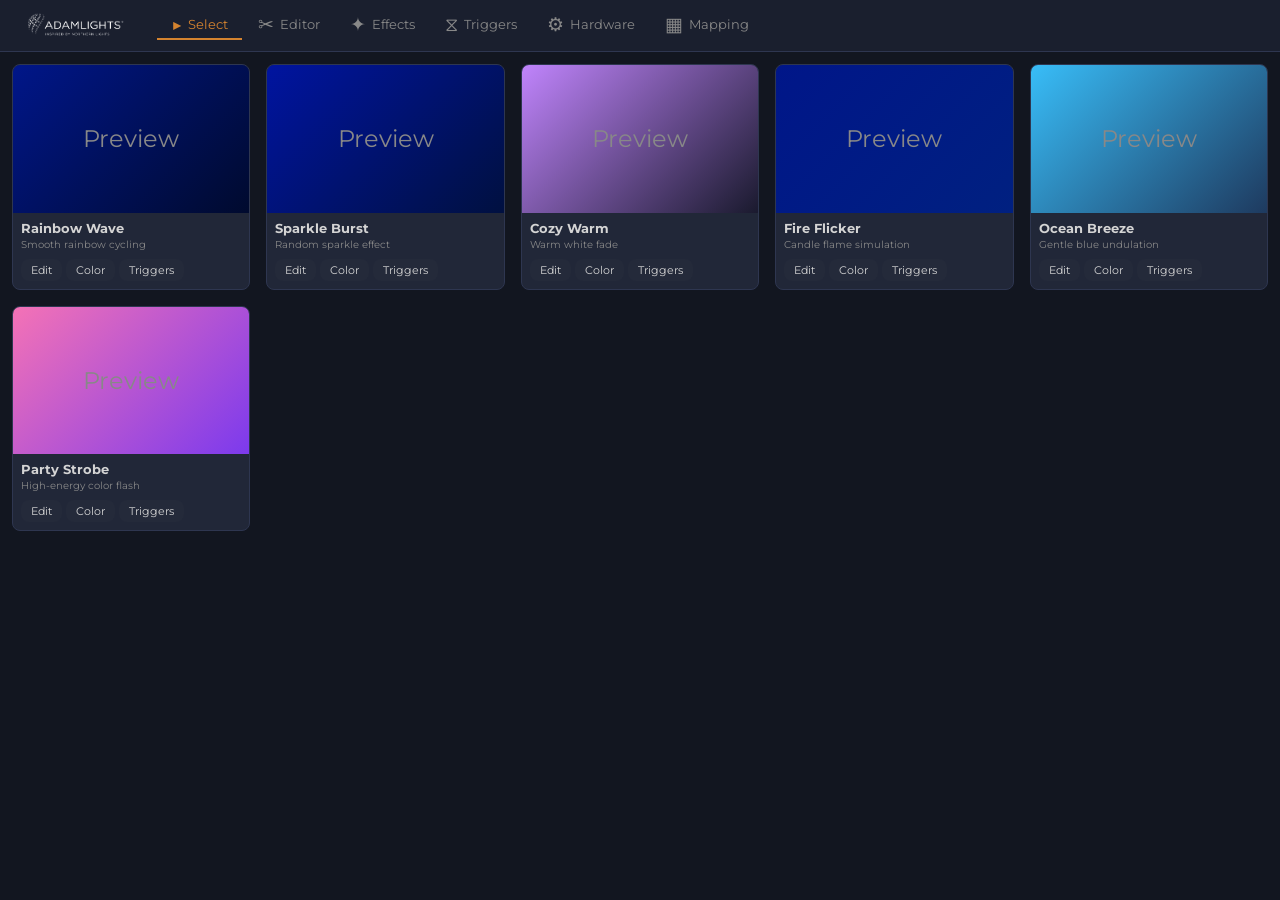
==== commit 5dbeb771: "CVI & Effects" ====
--- a/web/controller.html
+++ b/web/controller.html
@@ -4,6 +4,9 @@
 <meta charset="UTF-8">
 <meta name="viewport" content="width=device-width, initial-scale=1.0, user-scalable=no">
 <title>LED Controller</title>
+<link rel="preconnect" href="https://fonts.googleapis.com">
+<link rel="preconnect" href="https://fonts.gstatic.com" crossorigin>
+<link href="https://fonts.googleapis.com/css2?family=Montserrat:wght@400;500;600;700&display=swap" rel="stylesheet">
 <style>
 /* ------------------------------------------------------------------ */
 /* Reset & tokens                                                      */
@@ -11,16 +14,16 @@
 *, *::before, *::after { box-sizing: border-box; margin: 0; padding: 0; }
 
 :root {
-  --bg-body:   #1c1c1c;
-  --bg-panel:  #2a2a2a;
-  --bg-card:   #333;
-  --border:    #444;
+  --bg-body:   #121620;
+  --bg-panel:  #1a1f2e;
+  --bg-card:   #212738;
+  --border:    #2e3650;
   --text:      #d4d4d4;
   --text-dim:  #888;
   --accent:    #d4832f;
   --accent-h:  #b56a1e;
-  --btn:       #3a3a3a;
-  --btn-h:     #4a4a4a;
+  --btn:       #242a3a;
+  --btn-h:     #2e3548;
   --radius:    8px;
   --tab-h:     52px;
   --safe-b:    env(safe-area-inset-bottom, 0px);
@@ -29,7 +32,7 @@
 html, body { height: 100%; }
 
 body {
-  font-family: -apple-system, BlinkMacSystemFont, "Segoe UI", Roboto, sans-serif;
+  font-family: "Montserrat", -apple-system, BlinkMacSystemFont, "Segoe UI", Roboto, sans-serif;
   background: var(--bg-body);
   color: var(--text);
   overflow: hidden;
@@ -98,16 +101,35 @@
   font-size: 0.8rem;
   padding: 0 14px;
   height: 100%;
+  border-bottom: 2px solid transparent;
+  margin-bottom: -4px;
+  padding-bottom: 4px;
 }
 
 /* Bottom tabs (mobile / RPi) */
 .tabs--bottom {
+  background: transparent;
+  border-top: none;
+  padding-bottom: var(--safe-b);
+}
+.mobile-bar {
+  display: flex;
+  align-items: stretch;
   background: var(--bg-panel);
   border-top: 1px solid var(--border);
-  padding-bottom: var(--safe-b);
-}
-
-@media (min-width: 900px) { .tabs--bottom { display: none; } }
+}
+.mobile-bar .bar-logo {
+  display: flex;
+  align-items: center;
+  padding: 0 10px;
+  flex-shrink: 0;
+}
+.mobile-bar .bar-logo img {
+  height: 24px;
+  opacity: 0.8;
+}
+.mobile-bar .tabs--bottom { flex: 1; }
+@media (min-width: 900px) { .mobile-bar { display: none; } }
 
 /* ------------------------------------------------------------------ */
 /* Room container                                                      */
@@ -242,13 +264,26 @@
   padding: 40px 16px 16px;
   background: linear-gradient(to top, rgba(0,0,0,0.85) 0%, rgba(0,0,0,0.5) 50%, transparent 100%);
   display: flex;
+  align-items: center;
+  gap: 14px;
+  z-index: 1;
+}
+.anim-overlay .overlay-ball {
+  flex-shrink: 0;
+  width: 52px;
+  height: 52px;
+  object-fit: contain;
+  opacity: 0.85;
+}
+.anim-overlay .overlay-right {
+  flex: 1;
+  display: flex;
   flex-direction: column;
   gap: 8px;
-  z-index: 1;
 }
 
 .anim-info {
-  text-align: center;
+  text-align: left;
 }
 .anim-info h3 { font-size: 1rem; margin-bottom: 4px; color: #fff; }
 .anim-info p { font-size: 0.75rem; color: rgba(255,255,255,0.7); }
@@ -256,7 +291,6 @@
 .anim-actions {
   display: flex;
   gap: 8px;
-  justify-content: center;
 }
 
 .swipe-dots {
@@ -367,6 +401,19 @@
   background: linear-gradient(to top, rgba(0,0,0,0.85) 0%, rgba(0,0,0,0.5) 50%, transparent 100%);
   z-index: 1;
   display: flex;
+  align-items: center;
+  gap: 16px;
+}
+.anim-detail .detail-ball {
+  flex-shrink: 0;
+  width: 64px;
+  height: 64px;
+  object-fit: contain;
+  opacity: 0.85;
+}
+.anim-detail .detail-right {
+  flex: 1;
+  display: flex;
   flex-direction: column;
   gap: 10px;
 }
@@ -629,39 +676,286 @@
 }
 
 /* ------------------------------------------------------------------ */
-/* Room 3: Effect Properties                                           */
+/* Room 3: Effects — editor-like layout                                */
 /* ------------------------------------------------------------------ */
-.props-form {
-  display: grid;
-  grid-template-columns: 100px 1fr;
-  gap: 12px 16px;
-  align-items: center;
-  max-width: 500px;
-}
-.props-form label { text-align: right; }
-.props-form .full-width { grid-column: 1 / -1; }
-
-.effect-mini-preview {
-  width: 100%;
-  aspect-ratio: 16/9;
+.effects-layout {
+  display: flex;
+  flex-direction: column;
+  flex: 1;
+  min-height: 0;
+  gap: 12px;
+}
+
+/* Preview / player pane */
+.effects-preview {
+  flex: 0 0 40%;
+  min-height: 100px;
   background: #000;
   border-radius: var(--radius);
   display: flex;
   align-items: center;
   justify-content: center;
   color: var(--text-dim);
-}
-
-.slider-row {
+  font-size: 1.2rem;
+  position: relative;
+}
+.effects-preview video {
+  position: absolute;
+  inset: 0;
+  width: 100%;
+  height: 100%;
+  object-fit: contain;
+  border-radius: var(--radius);
+}
+.effects-preview .fx-placeholder-text {
+  z-index: 1;
+  pointer-events: none;
+}
+.effects-preview .effect-transport {
+  position: absolute;
+  bottom: 0;
+  left: 0;
+  right: 0;
+  padding: 8px 12px 10px;
+  background: linear-gradient(to top, rgba(0,0,0,0.9) 0%, rgba(0,0,0,0.5) 60%, transparent 100%);
+  display: flex;
+  flex-direction: column;
+  gap: 6px;
+  z-index: 2;
+}
+/* Scrub bar */
+.fx-scrub {
+  width: 100%;
+  height: 8px;
+  background: rgba(255,255,255,0.15);
+  border-radius: 4px;
+  position: relative;
+  cursor: pointer;
+  touch-action: none;
+}
+.fx-scrub-played {
+  position: absolute;
+  left: 0;
+  top: 0;
+  height: 100%;
+  background: var(--accent);
+  border-radius: 4px;
+  pointer-events: none;
+  width: 0%;
+}
+/* Trim region highlight */
+.fx-scrub-region {
+  position: absolute;
+  top: 0;
+  height: 100%;
+  background: rgba(68,170,255,0.2);
+  pointer-events: none;
+  border-radius: 4px;
+}
+/* Dimmed areas outside trim */
+.fx-scrub-dim-left, .fx-scrub-dim-right {
+  position: absolute;
+  top: 0;
+  height: 100%;
+  background: rgba(0,0,0,0.45);
+  pointer-events: none;
+}
+.fx-scrub-dim-left { left: 0; border-radius: 4px 0 0 4px; }
+.fx-scrub-dim-right { right: 0; border-radius: 0 4px 4px 0; }
+/* In/Out markers */
+.fx-scrub-in, .fx-scrub-out {
+  position: absolute;
+  top: -4px;
+  width: 3px;
+  height: 16px;
+  background: #4af;
+  border-radius: 1px;
+  pointer-events: none;
+  z-index: 3;
+}
+.fx-scrub-in { left: 0%; }
+.fx-scrub-out { left: 100%; }
+.fx-scrub-handle {
+  position: absolute;
+  top: 50%;
+  transform: translate(-50%, -50%);
+  width: 12px;
+  height: 12px;
+  border-radius: 50%;
+  background: #fff;
+  box-shadow: 0 0 4px rgba(0,0,0,0.4);
+  pointer-events: none;
+  left: 0%;
+}
+/* Transport controls row */
+.fx-transport-row {
   display: flex;
   align-items: center;
   gap: 8px;
 }
-.slider-row input[type="range"] {
+.fx-transport-row .transport-btn {
+  background: transparent;
+  color: #fff;
+  font-size: 1.1rem;
+  padding: 2px 4px;
+  line-height: 1;
+}
+.fx-transport-row .transport-btn:hover { color: var(--accent); }
+.fx-transport-row .transport-time {
+  font-size: 0.7rem;
+  color: rgba(255,255,255,0.7);
+  font-family: monospace;
+  min-width: 80px;
+}
+.fx-trim-inputs {
+  display: flex;
+  align-items: center;
+  gap: 4px;
+  margin-left: auto;
+}
+.fx-trim-inputs label {
+  font-size: 0.65rem;
+  color: rgba(255,255,255,0.5);
+}
+.fx-trim-inputs input {
+  width: 50px;
+  padding: 3px 5px;
+  font-size: 0.7rem;
+  background: rgba(255,255,255,0.12);
+  border: 1px solid rgba(255,255,255,0.2);
+  color: #fff;
+  text-align: center;
+}
+.effects-preview .effect-name-overlay {
+  position: absolute;
+  top: 10px;
+  left: 12px;
+  font-size: 0.85rem;
+  color: #fff;
+  text-shadow: 0 1px 4px rgba(0,0,0,0.8);
+}
+
+/* List panel (right / bottom) */
+.effects-list-panel {
   flex: 1;
-  accent-color: var(--accent);
-}
-.slider-row .val { font-size: 0.75rem; color: var(--text-dim); min-width: 30px; text-align: right; }
+  min-height: 0;
+  display: flex;
+  flex-direction: column;
+  gap: 8px;
+  overflow-y: auto;
+}
+
+.effects-toolbar {
+  display: flex;
+  align-items: center;
+  gap: 8px;
+  flex-shrink: 0;
+  flex-wrap: wrap;
+}
+.effects-toolbar .tab-switch {
+  display: flex;
+  gap: 2px;
+  background: var(--bg-body);
+  border-radius: 6px;
+  padding: 2px;
+}
+.effects-toolbar .tab-switch button {
+  padding: 5px 12px;
+  font-size: 0.75rem;
+  border-radius: 4px;
+  background: transparent;
+  color: var(--text-dim);
+}
+.effects-toolbar .tab-switch button.active {
+  background: var(--accent);
+  color: #fff;
+}
+.effects-search {
+  flex: 1;
+  min-width: 120px;
+  padding: 5px 8px;
+  font-size: 0.8rem;
+}
+
+/* Effect rows — local library */
+.effects-item-list {
+  display: flex;
+  flex-direction: column;
+  gap: 6px;
+  padding-bottom: 12px;
+}
+.effect-row {
+  display: flex;
+  align-items: center;
+  gap: 10px;
+  padding: 10px 12px;
+  cursor: pointer;
+  transition: border-color .15s;
+}
+.effect-row:hover { border-color: var(--accent); }
+.effect-row.selected { border-color: var(--accent); box-shadow: 0 0 0 1px var(--accent); }
+.effect-row .effect-thumb {
+  width: 48px;
+  height: 32px;
+  border-radius: 4px;
+  background: #222;
+  object-fit: cover;
+  flex-shrink: 0;
+}
+.effect-row .effect-info {
+  flex: 1;
+  min-width: 0;
+}
+.effect-row .effect-info h4 {
+  font-size: 0.8rem;
+  font-weight: 500;
+  white-space: nowrap;
+  overflow: hidden;
+  text-overflow: ellipsis;
+}
+.effect-row .effect-info p {
+  font-size: 0.65rem;
+  color: var(--text-dim);
+  white-space: nowrap;
+  overflow: hidden;
+  text-overflow: ellipsis;
+}
+.effect-row .effect-speed {
+  font-size: 0.7rem;
+  color: var(--text-dim);
+  white-space: nowrap;
+}
+.effect-row .effect-delete {
+  background: transparent;
+  color: var(--text-dim);
+  padding: 4px;
+  font-size: 0.9rem;
+}
+.effect-row .effect-delete:hover { color: var(--accent); }
+
+/* Online rows */
+.effect-row .effect-dl-btn {
+  padding: 4px 10px;
+  font-size: 0.7rem;
+  border-radius: 4px;
+  white-space: nowrap;
+}
+.effect-row .effect-status {
+  font-size: 0.65rem;
+  padding: 2px 8px;
+  border-radius: 10px;
+  white-space: nowrap;
+}
+.effect-status.installed { background: #2a3a2a; color: #6ee7b7; }
+.effect-status.available { background: #2e3348; color: var(--text-dim); }
+.effect-status.update    { background: #3a3020; color: #fbbf24; }
+
+/* Landscape: side by side */
+@media (orientation: landscape), (min-width: 900px) {
+  .effects-layout { flex-direction: row; }
+  .effects-preview { flex: 0 0 50%; min-height: unset; }
+  .effects-list-panel { flex: 1; }
+}
 
 /* ------------------------------------------------------------------ */
 /* Color picker popup                                                  */
@@ -932,7 +1226,54 @@
 
 
 /* ------------------------------------------------------------------ */
-/* Room 5 & 6: Placeholder                                             */
+/* Room 5: Hardware Setup                                              */
+/* ------------------------------------------------------------------ */
+.hw-layout {
+  display: flex;
+  flex-direction: column;
+  gap: 16px;
+}
+.hw-section {
+  display: flex;
+  flex-direction: column;
+  gap: 10px;
+}
+.hw-section .section-title { margin-bottom: 0; }
+.hw-row {
+  display: flex;
+  align-items: center;
+  gap: 10px;
+  font-size: 0.8rem;
+  flex-wrap: wrap;
+}
+.hw-row label {
+  min-width: 90px;
+  color: var(--text-dim);
+  font-size: 0.75rem;
+}
+.hw-row select, .hw-row input[type="text"] {
+  flex: 1;
+  min-width: 0;
+  padding: 6px 8px;
+  font-size: 0.8rem;
+}
+
+/* RGB mode notice */
+.rgb-notice {
+  padding: 12px;
+  background: var(--bg-card);
+  border: 1px solid var(--border);
+  border-radius: var(--radius);
+  font-size: 0.8rem;
+  color: var(--text-dim);
+  display: flex;
+  align-items: center;
+  gap: 8px;
+}
+.rgb-notice .notice-icon { font-size: 1.1rem; }
+
+/* ------------------------------------------------------------------ */
+/* Room 6: Placeholder                                                 */
 /* ------------------------------------------------------------------ */
 .placeholder-room {
   display: flex;
@@ -955,7 +1296,7 @@
 <!-- Top header (laptop)                                               -->
 <!-- ================================================================ -->
 <header class="app-header">
-  <h1>LED Controller</h1>
+  <img src="corp/ADAMLIGHTS_LOGO_Shaded_Transparent.png" alt="Adamlights" style="height:41px">
   <nav class="tabs tabs--top" id="tabs-top"></nav>
 </header>
 
@@ -970,68 +1311,86 @@
     <!-- Mobile swipe view -->
     <div class="anim-swipe">
       <div class="anim-slide">
-        <div class="anim-preview" style="background:linear-gradient(135deg,#e94560,#0f3460)"></div>
+        <div class="anim-preview" style="background:linear-gradient(135deg,#001689,#000a2e)"></div>
         <div class="anim-overlay">
-          <div class="anim-info"><h3>Rainbow Wave</h3><p>Smooth rainbow cycling</p></div>
-          <div class="anim-actions">
-            <button class="btn btn--sm act-edit">Edit</button>
-            <button class="btn btn--sm act-color">Color</button>
-            <button class="btn btn--sm act-triggers">Triggers</button>
+          <img class="overlay-ball" src="corp/onlyballfromlogo.png" alt="">
+          <div class="overlay-right">
+            <div class="anim-info"><h3>Rainbow Wave</h3><p>Smooth rainbow cycling</p></div>
+            <div class="anim-actions">
+              <button class="btn btn--sm act-edit">Edit</button>
+              <button class="btn btn--sm act-color">Color</button>
+              <button class="btn btn--sm act-triggers">Triggers</button>
+            </div>
           </div>
         </div>
       </div>
       <div class="anim-slide">
-        <div class="anim-preview" style="background:linear-gradient(135deg,#6ee7b7,#0f3460)"></div>
+        <div class="anim-preview" style="background:linear-gradient(135deg,#0014a0,#001040)"></div>
         <div class="anim-overlay">
-          <div class="anim-info"><h3>Sparkle Burst</h3><p>Random sparkle effect</p></div>
-          <div class="anim-actions">
-            <button class="btn btn--sm act-edit">Edit</button>
-            <button class="btn btn--sm act-color">Color</button>
-            <button class="btn btn--sm act-triggers">Triggers</button>
+          <img class="overlay-ball" src="corp/onlyballfromlogo.png" alt="">
+          <div class="overlay-right">
+            <div class="anim-info"><h3>Sparkle Burst</h3><p>Random sparkle effect</p></div>
+            <div class="anim-actions">
+              <button class="btn btn--sm act-edit">Edit</button>
+              <button class="btn btn--sm act-color">Color</button>
+              <button class="btn btn--sm act-triggers">Triggers</button>
+            </div>
           </div>
         </div>
       </div>
       <div class="anim-slide">
         <div class="anim-preview" style="background:linear-gradient(135deg,#c084fc,#1a1a2e)"></div>
         <div class="anim-overlay">
-          <div class="anim-info"><h3>Cozy Warm</h3><p>Warm white fade</p></div>
-          <div class="anim-actions">
-            <button class="btn btn--sm act-edit">Edit</button>
-            <button class="btn btn--sm act-color">Color</button>
-            <button class="btn btn--sm act-triggers">Triggers</button>
+          <img class="overlay-ball" src="corp/onlyballfromlogo.png" alt="">
+          <div class="overlay-right">
+            <div class="anim-info"><h3>Cozy Warm</h3><p>Warm white fade</p></div>
+            <div class="anim-actions">
+              <button class="btn btn--sm act-edit">Edit</button>
+              <button class="btn btn--sm act-color">Color</button>
+              <button class="btn btn--sm act-triggers">Triggers</button>
+            </div>
           </div>
         </div>
       </div>
       <div class="anim-slide">
-        <div class="anim-preview" style="background:linear-gradient(135deg,#fbbf24,#e94560)"></div>
+        <div class="anim-preview" style="background:linear-gradient(135deg,#001689,#002080)"></div>
         <div class="anim-overlay">
-          <div class="anim-info"><h3>Fire Flicker</h3><p>Candle flame simulation</p></div>
-          <div class="anim-actions">
-            <button class="btn btn--sm act-edit">Edit</button>
-            <button class="btn btn--sm act-color">Color</button>
-            <button class="btn btn--sm act-triggers">Triggers</button>
+          <img class="overlay-ball" src="corp/onlyballfromlogo.png" alt="">
+          <div class="overlay-right">
+            <div class="anim-info"><h3>Fire Flicker</h3><p>Candle flame simulation</p></div>
+            <div class="anim-actions">
+              <button class="btn btn--sm act-edit">Edit</button>
+              <button class="btn btn--sm act-color">Color</button>
+              <button class="btn btn--sm act-triggers">Triggers</button>
+            </div>
           </div>
         </div>
       </div>
       <div class="anim-slide">
         <div class="anim-preview" style="background:linear-gradient(135deg,#38bdf8,#1e3a5f)"></div>
         <div class="anim-overlay">
-          <div class="anim-info"><h3>Ocean Breeze</h3><p>Gentle blue undulation</p></div>
-          <div class="anim-actions">
-            <button class="btn btn--sm act-edit">Edit</button>
-            <button class="btn btn--sm act-color">Color</button>
-            <button class="btn btn--sm act-triggers">Triggers</button>
+          <img class="overlay-ball" src="corp/onlyballfromlogo.png" alt="">
+          <div class="overlay-right">
+            <div class="anim-info"><h3>Ocean Breeze</h3><p>Gentle blue undulation</p></div>
+            <div class="anim-actions">
+              <button class="btn btn--sm act-edit">Edit</button>
+              <button class="btn btn--sm act-color">Color</button>
+              <button class="btn btn--sm act-triggers">Triggers</button>
+            </div>
           </div>
         </div>
       </div>
       <div class="anim-slide">
         <div class="anim-preview" style="background:linear-gradient(135deg,#f472b6,#7c3aed)"></div>
         <div class="anim-overlay">
-          <div class="anim-info"><h3>Party Strobe</h3><p>High-energy color flash</p></div>
-          <div class="anim-actions">
-            <button class="btn btn--sm act-edit">Edit</button>
-            <button class="btn btn--sm act-color">Color</button>
-            <button class="btn btn--sm act-triggers">Triggers</button>
+          <img class="overlay-ball" src="corp/onlyballfromlogo.png" alt="">
+          <div class="overlay-right">
+            <div class="anim-info"><h3>Party Strobe</h3><p>High-energy color flash</p></div>
+            <div class="anim-actions">
+              <button class="btn btn--sm act-edit">Edit</button>
+              <button class="btn btn--sm act-color">Color</button>
+              <button class="btn btn--sm act-triggers">Triggers</button>
+            </div>
           </div>
         </div>
       </div>
@@ -1040,12 +1399,12 @@
     <!-- Desktop grid view -->
     <div class="anim-grid">
       <div class="card anim-card">
-        <div class="thumb" style="background:linear-gradient(135deg,#e94560,#0f3460)">Preview</div>
+        <div class="thumb" style="background:linear-gradient(135deg,#001689,#000a2e)">Preview</div>
         <div class="meta"><h3>Rainbow Wave</h3><p>Smooth rainbow cycling</p></div>
         <div class="card-actions"><button class="btn btn--sm act-edit">Edit</button><button class="btn btn--sm act-color">Color</button><button class="btn btn--sm act-triggers">Triggers</button></div>
       </div>
       <div class="card anim-card">
-        <div class="thumb" style="background:linear-gradient(135deg,#6ee7b7,#0f3460)">Preview</div>
+        <div class="thumb" style="background:linear-gradient(135deg,#0014a0,#001040)">Preview</div>
         <div class="meta"><h3>Sparkle Burst</h3><p>Random sparkle effect</p></div>
         <div class="card-actions"><button class="btn btn--sm act-edit">Edit</button><button class="btn btn--sm act-color">Color</button><button class="btn btn--sm act-triggers">Triggers</button></div>
       </div>
@@ -1055,7 +1414,7 @@
         <div class="card-actions"><button class="btn btn--sm act-edit">Edit</button><button class="btn btn--sm act-color">Color</button><button class="btn btn--sm act-triggers">Triggers</button></div>
       </div>
       <div class="card anim-card">
-        <div class="thumb" style="background:linear-gradient(135deg,#fbbf24,#e94560)">Preview</div>
+        <div class="thumb" style="background:linear-gradient(135deg,#001689,#002080)">Preview</div>
         <div class="meta"><h3>Fire Flicker</h3><p>Candle flame simulation</p></div>
         <div class="card-actions"><button class="btn btn--sm act-edit">Edit</button><button class="btn btn--sm act-color">Color</button><button class="btn btn--sm act-triggers">Triggers</button></div>
       </div>
@@ -1073,7 +1432,7 @@
 
     <!-- Detail view (desktop: replaces grid on card click) -->
     <div class="anim-detail" id="anim-detail">
-      <div class="detail-preview" id="detail-preview" style="background:linear-gradient(135deg,#e94560,#0f3460)"></div>
+      <div class="detail-preview" id="detail-preview" style="background:linear-gradient(135deg,#001689,#000a2e)"></div>
       <div class="detail-overlay-top">
         <div class="detail-toolbar">
           <button class="btn btn--sm" id="detail-back">&larr; Back</button>
@@ -1082,14 +1441,17 @@
         </div>
       </div>
       <div class="detail-overlay-bottom">
-        <div class="detail-actions">
-          <button class="btn act-edit" id="detail-act-edit">Edit Animation</button>
-          <button class="btn act-color" id="detail-act-color">Set Color</button>
-          <button class="btn act-triggers" id="detail-act-triggers">Configure Triggers</button>
-        </div>
-        <div class="detail-nav">
-          <button class="btn btn--sm" id="detail-prev">&larr; Prev</button>
-          <button class="btn btn--sm" id="detail-next">Next &rarr;</button>
+        <img class="detail-ball" src="corp/onlyballfromlogo.png" alt="">
+        <div class="detail-right">
+          <div class="detail-actions">
+            <button class="btn act-edit" id="detail-act-edit">Edit Animation</button>
+            <button class="btn act-color" id="detail-act-color">Set Color</button>
+            <button class="btn act-triggers" id="detail-act-triggers">Configure Triggers</button>
+          </div>
+          <div class="detail-nav">
+            <button class="btn btn--sm" id="detail-prev">&larr; Prev</button>
+            <button class="btn btn--sm" id="detail-next">Next &rarr;</button>
+          </div>
         </div>
       </div>
     </div>
@@ -1237,59 +1599,104 @@
   <!-- Room 3: Effect Properties ----------------------------------- -->
   <div class="room" id="room-effects">
     <div class="context-bar">
-      <span class="context-label">Editing:</span>
-      <span class="context-name" id="effects-anim-name">Rainbow Wave</span>
-      <span class="context-sep">&#x25B8;</span>
-      <span class="context-name" id="effects-effect-name">Rainbow Wave</span>
+      <span class="context-label">Effects</span>
+      <button class="btn btn--sm" id="effects-back-editor">&larr; Editor</button>
     </div>
-    <div class="props-form">
-      <div class="full-width effect-mini-preview">Effect Preview</div>
-
-      <label>Effect</label>
-      <select id="effect-select">
-        <option>Rainbow Wave</option>
-        <option>Sparkle</option>
-        <option>Solid Color</option>
-        <option>Fire</option>
-        <option>Breathing</option>
-        <option>Custom Video</option>
-      </select>
-
-      <label>Speed</label>
-      <div class="slider-row">
-        <input type="range" min="1" max="100" value="50">
-        <span class="val">50%</span>
-      </div>
-
-      <label>Intensity</label>
-      <div class="slider-row">
-        <input type="range" min="0" max="100" value="80">
-        <span class="val">80%</span>
-      </div>
-
-      <label>Color 1</label>
-      <input type="color" value="#e94560" style="width:60px;height:32px;padding:2px;border:1px solid var(--border)">
-
-      <label>Color 2</label>
-      <input type="color" value="#0f3460" style="width:60px;height:32px;padding:2px;border:1px solid var(--border)">
-
-      <label>Direction</label>
-      <select>
-        <option>Forward</option>
-        <option>Reverse</option>
-        <option>Bounce</option>
-        <option>Random</option>
-      </select>
-
-      <label>Blend</label>
-      <select>
-        <option>Cross-fade</option>
-        <option>Cut</option>
-        <option>Dissolve</option>
-      </select>
-
-      <div class="full-width" style="margin-top:8px">
-        <button class="btn btn--accent">Apply</button>
+    <div class="effects-layout">
+
+      <!-- Left / Top: preview player -->
+      <div class="effects-preview" id="effects-preview">
+        <span class="fx-placeholder-text">Select an effect</span>
+        <video id="fx-video" muted loop playsinline style="display:none"></video>
+        <span class="effect-name-overlay" id="fx-preview-name"></span>
+        <div class="effect-transport" id="fx-transport" style="display:none">
+          <div class="fx-scrub" id="fx-scrub">
+            <div class="fx-scrub-dim-left" id="fx-scrub-dim-left"></div>
+            <div class="fx-scrub-dim-right" id="fx-scrub-dim-right"></div>
+            <div class="fx-scrub-region" id="fx-scrub-region"></div>
+            <div class="fx-scrub-played" id="fx-scrub-played"></div>
+            <div class="fx-scrub-in" id="fx-scrub-in"></div>
+            <div class="fx-scrub-out" id="fx-scrub-out"></div>
+            <div class="fx-scrub-handle" id="fx-scrub-handle"></div>
+          </div>
+          <div class="fx-transport-row">
+            <button class="transport-btn" id="fx-play">&#x25B6;</button>
+            <span class="transport-time" id="fx-time">0:00 / 0:00</span>
+            <div class="fx-trim-inputs">
+              <label>In (f)</label>
+              <input type="number" id="fx-in" value="0" min="0" step="1">
+              <label>Out (f)</label>
+              <input type="number" id="fx-out" value="0" min="0" step="1">
+              <label>FPS</label>
+              <input type="number" id="fx-speed" value="30" min="1" max="120" step="1">
+            </div>
+          </div>
+        </div>
+      </div>
+
+      <!-- Right / Bottom: effect list -->
+      <div class="effects-list-panel">
+        <div class="effects-toolbar">
+          <div class="tab-switch" id="fx-tab-switch">
+            <button class="active" data-fx-tab="local">Installed</button>
+            <button data-fx-tab="online">Online</button>
+          </div>
+          <input type="text" class="effects-search" id="fx-search" placeholder="Search effects...">
+        </div>
+
+        <!-- Local / installed list (populated from effects/ folder) -->
+        <div class="effects-item-list" id="fx-local-list"></div>
+
+        <!-- Online list (hidden by default) -->
+        <div class="effects-item-list" id="fx-online-list" style="display:none">
+          <div class="card effect-row" data-effect="Rainbow Pack">
+            <div class="effect-info">
+              <h4>Rainbow Pack</h4>
+              <p>6 rainbow variations — wave, spiral, burst, fade, strobe, pulse</p>
+            </div>
+            <span class="effect-status installed">Installed</span>
+          </div>
+          <div class="card effect-row" data-effect="Nature Collection">
+            <div class="effect-info">
+              <h4>Nature Collection</h4>
+              <p>Fire, water, aurora, lightning, rain, sunset effects</p>
+            </div>
+            <span class="effect-status update">Update</span>
+            <button class="btn btn--sm effect-dl-btn">Update</button>
+          </div>
+          <div class="card effect-row" data-effect="Holiday Pack">
+            <div class="effect-info">
+              <h4>Holiday Pack</h4>
+              <p>Christmas, Halloween, New Year, Valentine themed effects</p>
+            </div>
+            <span class="effect-status available">Available</span>
+            <button class="btn btn--sm btn--accent effect-dl-btn">Download</button>
+          </div>
+          <div class="card effect-row" data-effect="Party Essentials">
+            <div class="effect-info">
+              <h4>Party Essentials</h4>
+              <p>Strobe, color cycle, bass reactive, DJ sync patterns</p>
+            </div>
+            <span class="effect-status available">Available</span>
+            <button class="btn btn--sm btn--accent effect-dl-btn">Download</button>
+          </div>
+          <div class="card effect-row" data-effect="Ambient Pack">
+            <div class="effect-info">
+              <h4>Ambient Pack</h4>
+              <p>Candle, breathing, slow fade, warm glow, starlight</p>
+            </div>
+            <span class="effect-status installed">Installed</span>
+          </div>
+          <div class="card effect-row" data-effect="Retro Arcade">
+            <div class="effect-info">
+              <h4>Retro Arcade</h4>
+              <p>8-bit pixel chase, scanner, tetris drop, pac-man</p>
+            </div>
+            <span class="effect-status available">Available</span>
+            <button class="btn btn--sm btn--accent effect-dl-btn">Download</button>
+          </div>
+        </div>
+
       </div>
     </div>
   </div>
@@ -1499,10 +1906,34 @@
 
   <!-- Room 5: Hardware Setup -------------------------------------- -->
   <div class="room" id="room-hardware">
-    <div class="placeholder-room">
-      <div class="icon">&#x2699;</div>
-      <h2>Hardware Setup</h2>
-      <p>Configure controllers, LED strips, port assignments, and network settings.</p>
+    <div class="hw-layout">
+
+      <!-- Controller settings -->
+      <div class="hw-section">
+        <div class="section-title">Controller</div>
+        <div class="hw-row">
+          <label>Format</label>
+          <select id="hw-format">
+            <option value="dm1812">DM1812</option>
+            <option value="dmx512">DMX512</option>
+            <option value="qed3110">QED3110</option>
+          </select>
+        </div>
+        <div class="hw-row">
+          <label>LED Type</label>
+          <select id="hw-led-type">
+            <option value="smartled">SmartLED</option>
+            <option value="rgb">RGB</option>
+          </select>
+        </div>
+      </div>
+
+      <!-- RGB mode notice (shown when RGB selected) -->
+      <div class="rgb-notice" id="rgb-notice" style="display:none">
+        <span class="notice-icon">&#x24D8;</span>
+        <span>RGB mode — built-in effects only. Effects tab is disabled. Switch to SmartLED for custom effects and file import.</span>
+      </div>
+
     </div>
   </div>
 
@@ -1551,7 +1982,10 @@
 <!-- ================================================================ -->
 <!-- Bottom tab bar (mobile / RPi)                                     -->
 <!-- ================================================================ -->
-<nav class="tabs tabs--bottom" id="tabs-bottom"></nav>
+<div class="mobile-bar">
+  <div class="bar-logo"><img src="corp/onlyballfromlogo.png" alt=""></div>
+  <nav class="tabs tabs--bottom" id="tabs-bottom"></nav>
+</div>
 
 <!-- ================================================================ -->
 <!-- Script                                                            -->
@@ -1859,29 +2293,19 @@
 let selectedEffectName = "Rainbow Wave";
 
 const editorAnimName = document.getElementById("editor-anim-name");
-const effectsAnimName = document.getElementById("effects-anim-name");
-const effectsEffectName = document.getElementById("effects-effect-name");
 const triggersAnimName = document.getElementById("triggers-anim-name");
 const triggersEffectName = document.getElementById("triggers-effect-name");
-const effectSelect = document.getElementById("effect-select");
 
 function setSelectedAnim(name) {
   selectedAnimName = name;
   editorAnimName.textContent = name;
-  effectsAnimName.textContent = name;
   triggersAnimName.textContent = name;
 }
 
 function setSelectedEffect(name) {
   selectedEffectName = name;
-  effectsEffectName.textContent = name;
   triggersEffectName.textContent = name;
 }
-
-// Effect select updates breadcrumb
-effectSelect.addEventListener("change", () => {
-  setSelectedEffect(effectSelect.value);
-});
 
 // ================================================================== //
 // Helper: get animation name from nearest context
@@ -2309,6 +2733,307 @@
   });
 });
 
+// ================================================================== //
+// Hardware Setup — LED type toggle
+// ================================================================== //
+const hwLedType = document.getElementById("hw-led-type");
+const rgbNotice = document.getElementById("rgb-notice");
+const effectsTab = document.querySelectorAll("[data-room='effects']");
+
+function updateLedType() {
+  const isRgb = hwLedType.value === "rgb";
+  rgbNotice.style.display = isRgb ? "" : "none";
+  effectsTab.forEach(btn => {
+    btn.style.display = isRgb ? "none" : "";
+  });
+  if (isRgb && document.getElementById("room-effects").classList.contains("active")) {
+    switchRoom("select");
+  }
+}
+hwLedType.addEventListener("change", updateLedType);
+updateLedType();
+
+// ================================================================== //
+// Effects panel — load from folder, video playback, transport
+// ================================================================== //
+const fxLocalList = document.getElementById("fx-local-list");
+const fxOnlineList = document.getElementById("fx-online-list");
+const fxTabSwitch = document.getElementById("fx-tab-switch");
+const fxSearch = document.getElementById("fx-search");
+const fxPreviewName = document.getElementById("fx-preview-name");
+const fxInInput = document.getElementById("fx-in");
+const fxOutInput = document.getElementById("fx-out");
+const fxSpeedInput = document.getElementById("fx-speed");
+const fxVideo = document.getElementById("fx-video");
+const fxTransport = document.getElementById("fx-transport");
+const fxPlayBtn = document.getElementById("fx-play");
+const fxTimeDisplay = document.getElementById("fx-time");
+const fxScrub = document.getElementById("fx-scrub");
+const fxScrubPlayed = document.getElementById("fx-scrub-played");
+const fxScrubHandle = document.getElementById("fx-scrub-handle");
+const fxScrubIn = document.getElementById("fx-scrub-in");
+const fxScrubOut = document.getElementById("fx-scrub-out");
+const fxPlaceholder = document.querySelector(".fx-placeholder-text");
+
+const effectsCache = {};
+
+// Load effects list — try /api/effects first (Flask), fall back to hardcoded list
+async function loadEffectsList() {
+  fxLocalList.innerHTML = "";
+  let effects = [];
+  try {
+    const res = await fetch("/api/effects");
+    if (res.ok) effects = await res.json();
+  } catch (e) { /* not running Flask */ }
+
+  // Fallback: try known names directly
+  if (!effects.length) {
+    const names = ["Aurora", "Fire", "Fireflies", "Ocean Waves", "Solid Color", "Sparkle"];
+    for (const name of names) {
+      try {
+        const r = await fetch("effects/" + name + "/meta.json");
+        if (r.ok) effects.push(await r.json());
+      } catch (e) { /* skip */ }
+    }
+  }
+
+  for (const meta of effects) {
+    const name = meta.name;
+    effectsCache[name] = meta;
+    const row = document.createElement("div");
+    row.className = "card effect-row";
+    row.dataset.effect = name;
+    row.innerHTML = `
+      <img class="effect-thumb" src="effects/${name}/${meta.thumbnail}" alt="">
+      <div class="effect-info">
+        <h4>${meta.name}</h4>
+        <p>${meta.description}</p>
+      </div>
+      <span class="effect-speed">${meta.defaults.fps} fps</span>
+      <button class="effect-delete">&#x2715;</button>`;
+    fxLocalList.appendChild(row);
+  }
+}
+loadEffectsList();
+
+// Back button
+document.getElementById("effects-back-editor").addEventListener("click", () => {
+  switchRoom("editor");
+});
+
+// Tab switching (Installed / Online)
+fxTabSwitch.addEventListener("click", (e) => {
+  const btn = e.target.closest("[data-fx-tab]");
+  if (!btn) return;
+  fxTabSwitch.querySelectorAll("button").forEach(b => b.classList.remove("active"));
+  btn.classList.add("active");
+  const tab = btn.dataset.fxTab;
+  fxLocalList.style.display = tab === "local" ? "" : "none";
+  fxOnlineList.style.display = tab === "online" ? "" : "none";
+});
+
+// Search / filter
+fxSearch.addEventListener("input", () => {
+  const q = fxSearch.value.toLowerCase();
+  const activeList = fxLocalList.style.display !== "none" ? fxLocalList : fxOnlineList;
+  activeList.querySelectorAll(".effect-row").forEach(row => {
+    const name = (row.dataset.effect || "").toLowerCase();
+    const desc = (row.querySelector(".effect-info p")?.textContent || "").toLowerCase();
+    row.style.display = (name.includes(q) || desc.includes(q)) ? "" : "none";
+  });
+});
+
+// Format time mm:ss.t
+function fxFmtTime(t) {
+  if (!isFinite(t) || t < 0) return "0:00";
+  const m = Math.floor(t / 60);
+  const s = (t % 60).toFixed(1).padStart(4, "0");
+  return m + ":" + s;
+}
+
+// Video playback state
+let fxPlaying = false;
+let fxRafId = null;
+let fxInFrames = 0;     // trim: frames from start
+let fxOutFrames = 0;    // trim: frames from end
+let fxBaseFps = 30;     // video native fps (assumed)
+let fxTotalFrames = 0;  // total frames in video
+
+const fxScrubRegion = document.getElementById("fx-scrub-region");
+const fxScrubDimLeft = document.getElementById("fx-scrub-dim-left");
+const fxScrubDimRight = document.getElementById("fx-scrub-dim-right");
+
+// Convert frame-based in/out to seconds
+function fxGetFps() { return parseInt(fxSpeedInput.value) || 30; }
+function fxInSeconds() { return fxInFrames / fxGetFps(); }
+function fxOutSeconds() {
+  // out = frames from end, so effective out time = duration - (outFrames / fps)
+  const dur = fxVideo.duration || 0;
+  if (fxOutFrames <= 0) return dur;
+  return Math.max(0, dur - (fxOutFrames / fxGetFps()));
+}
+
+// Compute playback rate from desired fps vs video native fps
+function fxApplySpeed() {
+  const targetFps = fxGetFps();
+  fxVideo.playbackRate = Math.max(0.1, Math.min(4, targetFps / fxBaseFps));
+}
+fxSpeedInput.addEventListener("change", () => { fxApplySpeed(); fxUpdateMarkers(); });
+fxSpeedInput.addEventListener("input", () => { fxApplySpeed(); fxUpdateMarkers(); });
+
+function fxUpdateScrub() {
+  const dur = fxVideo.duration || 1;
+  const inSec = fxInSeconds();
+  const outSec = fxOutSeconds();
+  const pct = (fxVideo.currentTime / dur) * 100;
+  fxScrubPlayed.style.width = pct + "%";
+  fxScrubHandle.style.left = pct + "%";
+
+  const curFrame = Math.round(fxVideo.currentTime * fxGetFps());
+  fxTimeDisplay.textContent = fxFmtTime(fxVideo.currentTime) + " / " + fxFmtTime(dur) + "  f:" + curFrame;
+
+  // Enforce in/out region during playback
+  if (fxPlaying) {
+    if (fxVideo.currentTime < inSec) fxVideo.currentTime = inSec;
+    if (fxVideo.currentTime >= outSec) fxVideo.currentTime = inSec;
+  }
+
+  if (fxPlaying) fxRafId = requestAnimationFrame(fxUpdateScrub);
+}
+
+// Play / Pause
+fxPlayBtn.addEventListener("click", () => {
+  if (fxVideo.style.display === "none") return;
+  if (fxPlaying) {
+    fxVideo.pause();
+    fxPlaying = false;
+    fxPlayBtn.innerHTML = "&#x25B6;";
+    cancelAnimationFrame(fxRafId);
+  } else {
+    const inSec = fxInSeconds();
+    const outSec = fxOutSeconds();
+    if (fxVideo.currentTime < inSec || fxVideo.currentTime >= outSec) {
+      fxVideo.currentTime = inSec;
+    }
+    fxApplySpeed();
+    fxVideo.play();
+    fxPlaying = true;
+    fxPlayBtn.innerHTML = "&#x23F8;";
+    fxRafId = requestAnimationFrame(fxUpdateScrub);
+  }
+});
+
+// Scrub bar drag
+let fxScrubbing = false;
+function fxScrubTo(e) {
+  const rect = fxScrub.getBoundingClientRect();
+  const pct = Math.max(0, Math.min(1, (e.clientX - rect.left) / rect.width));
+  fxVideo.currentTime = pct * (fxVideo.duration || 0);
+  fxUpdateScrub();
+}
+fxScrub.addEventListener("pointerdown", (e) => {
+  fxScrubbing = true;
+  fxScrub.setPointerCapture(e.pointerId);
+  fxScrubTo(e);
+});
+fxScrub.addEventListener("pointermove", (e) => { if (fxScrubbing) fxScrubTo(e); });
+fxScrub.addEventListener("pointerup", () => { fxScrubbing = false; });
+
+// In/Out markers + trim region update
+function fxUpdateMarkers() {
+  const dur = fxVideo.duration || 1;
+  const fps = fxGetFps();
+  fxTotalFrames = Math.round(dur * fps);
+  fxInFrames = Math.max(0, Math.min(fxTotalFrames, parseInt(fxInInput.value) || 0));
+  fxOutFrames = Math.max(0, Math.min(fxTotalFrames, parseInt(fxOutInput.value) || 0));
+
+  // Clamp input max to total frames
+  fxInInput.max = fxTotalFrames;
+  fxOutInput.max = fxTotalFrames;
+
+  const inSec = fxInFrames / fps;
+  const outSec = fxOutFrames > 0 ? dur - (fxOutFrames / fps) : dur;
+
+  const inPct = (inSec / dur) * 100;
+  const outPct = (outSec / dur) * 100;
+
+  fxScrubIn.style.left = inPct + "%";
+  fxScrubOut.style.left = outPct + "%";
+
+  fxScrubRegion.style.left = inPct + "%";
+  fxScrubRegion.style.width = Math.max(0, outPct - inPct) + "%";
+
+  fxScrubDimLeft.style.width = inPct + "%";
+  fxScrubDimLeft.style.display = inPct > 0 ? "" : "none";
+
+  fxScrubDimRight.style.width = (100 - outPct) + "%";
+  fxScrubDimRight.style.display = outPct < 100 ? "" : "none";
+}
+fxInInput.addEventListener("input", fxUpdateMarkers);
+fxInInput.addEventListener("change", fxUpdateMarkers);
+fxOutInput.addEventListener("input", fxUpdateMarkers);
+fxOutInput.addEventListener("change", fxUpdateMarkers);
+
+// Load effect into player
+function fxLoadEffect(name) {
+  const meta = effectsCache[name];
+  fxPreviewName.textContent = name;
+  fxPlaceholder.style.display = "none";
+  fxVideo.style.display = "";
+  fxTransport.style.display = "";
+  fxVideo.src = "effects/" + name + "/" + (meta ? meta.preview : "preview.mp4");
+  fxVideo.load();
+
+  // Set defaults from meta
+  if (meta) {
+    fxSpeedInput.value = meta.defaults.fps || 30;
+    fxInInput.value = meta.defaults.in || 0;
+    fxOutInput.value = meta.defaults.out != null && meta.defaults.out >= 0 ? meta.defaults.out : 0;
+  }
+
+  // Reset playback
+  fxPlaying = false;
+  fxPlayBtn.innerHTML = "&#x25B6;";
+  cancelAnimationFrame(fxRafId);
+
+  fxVideo.addEventListener("loadedmetadata", () => {
+    fxUpdateMarkers();
+    fxUpdateScrub();
+    fxApplySpeed();
+    const inSec = fxInSeconds();
+    if (inSec > 0) fxVideo.currentTime = inSec;
+  }, { once: true });
+}
+
+// Select effect in local list → load into player
+fxLocalList.addEventListener("click", (e) => {
+  const del = e.target.closest(".effect-delete");
+  if (del) {
+    del.closest(".effect-row").remove();
+    return;
+  }
+  const row = e.target.closest(".effect-row");
+  if (!row) return;
+  fxLocalList.querySelectorAll(".effect-row").forEach(r => r.classList.remove("selected"));
+  row.classList.add("selected");
+  fxLoadEffect(row.dataset.effect);
+});
+
+// Online list — download click (mock)
+fxOnlineList.addEventListener("click", (e) => {
+  const dlBtn = e.target.closest(".effect-dl-btn");
+  if (!dlBtn) return;
+  const row = dlBtn.closest(".effect-row");
+  const statusEl = row.querySelector(".effect-status");
+  dlBtn.textContent = "Installing...";
+  dlBtn.disabled = true;
+  setTimeout(() => {
+    statusEl.className = "effect-status installed";
+    statusEl.textContent = "Installed";
+    dlBtn.remove();
+  }, 1500);
+});
+
 // Draw wheel on load
 drawWheel();
 updateFromHSV();
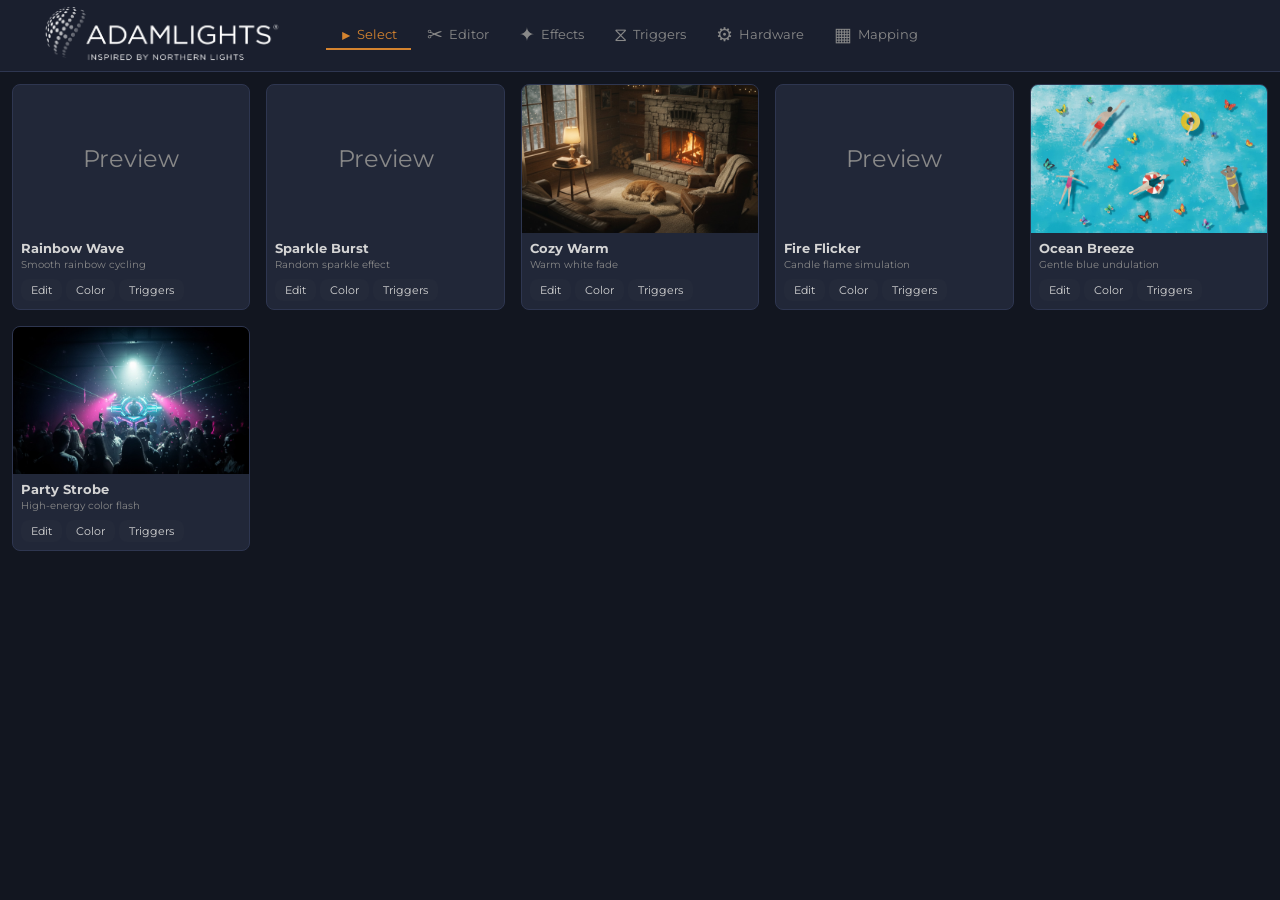
==== commit 647a986d: "some effects" ====
--- a/web/controller.html
+++ b/web/controller.html
@@ -60,7 +60,7 @@
 .app-header h1 { font-size: 1rem; white-space: nowrap; color: #fff; }
 
 @media (min-width: 900px) {
-  .app-header { display: flex; }
+  .app-header { display: flex; height: 72px; }
   .tabs--bottom { display: none !important; }
 }
 
@@ -351,9 +351,11 @@
 /* Detail view (desktop: shown on card click; replaces grid) */
 .anim-detail {
   display: none;
-  position: relative;
-  height: 100%;
+  position: absolute;
+  inset: 0;
+  z-index: 10;
   overflow: hidden;
+  background: var(--bg-body);
 }
 .anim-detail.open {
   display: block;
@@ -367,6 +369,22 @@
   justify-content: center;
   font-size: 2rem;
   color: rgba(255,255,255,0.3);
+  background: #000;
+}
+.anim-detail .detail-preview video {
+  width: 100%;
+  height: 100%;
+  object-fit: contain;
+}
+.anim-card .thumb img {
+  width: 100%;
+  height: 100%;
+  object-fit: cover;
+}
+.anim-slide .anim-preview img {
+  width: 100%;
+  height: 100%;
+  object-fit: cover;
 }
 .anim-detail .detail-overlay-top {
   position: absolute;
@@ -647,6 +665,30 @@
   font-size: 0.9rem;
 }
 .clip-row .clip-delete:hover { color: var(--accent); }
+.clip-row .clip-reset {
+  background: transparent;
+  color: var(--text-dim);
+  padding: 2px 5px;
+  font-size: 0.65rem;
+  border: 1px solid var(--border);
+  border-radius: 3px;
+  white-space: nowrap;
+}
+.clip-row .clip-reset:hover { color: var(--accent); border-color: var(--accent); }
+.clip-row.playing { background: rgba(212,131,47,0.08); }
+
+.editor-preview video {
+  width: 100%;
+  height: 100%;
+  object-fit: contain;
+  position: absolute;
+  inset: 0;
+}
+.editor-preview .ed-placeholder {
+  position: relative;
+  z-index: 1;
+  pointer-events: none;
+}
 
 .clip-list {
   display: flex;
@@ -895,8 +937,8 @@
 .effect-row:hover { border-color: var(--accent); }
 .effect-row.selected { border-color: var(--accent); box-shadow: 0 0 0 1px var(--accent); }
 .effect-row .effect-thumb {
-  width: 48px;
-  height: 32px;
+  width: 96px;
+  height: 64px;
   border-radius: 4px;
   background: #222;
   object-fit: cover;
@@ -1296,7 +1338,7 @@
 <!-- Top header (laptop)                                               -->
 <!-- ================================================================ -->
 <header class="app-header">
-  <img src="corp/ADAMLIGHTS_LOGO_Shaded_Transparent.png" alt="Adamlights" style="height:41px">
+  <img src="corp/ADAMLIGHTS_LOGO_Shaded_Transparent.png" alt="Adamlights" style="height:100px">
   <nav class="tabs tabs--top" id="tabs-top"></nav>
 </header>
 
@@ -1308,131 +1350,21 @@
   <!-- Room 1: Select Animation ------------------------------------ -->
   <div class="room active" id="room-select">
 
-    <!-- Mobile swipe view -->
-    <div class="anim-swipe">
-      <div class="anim-slide">
-        <div class="anim-preview" style="background:linear-gradient(135deg,#001689,#000a2e)"></div>
-        <div class="anim-overlay">
-          <img class="overlay-ball" src="corp/onlyballfromlogo.png" alt="">
-          <div class="overlay-right">
-            <div class="anim-info"><h3>Rainbow Wave</h3><p>Smooth rainbow cycling</p></div>
-            <div class="anim-actions">
-              <button class="btn btn--sm act-edit">Edit</button>
-              <button class="btn btn--sm act-color">Color</button>
-              <button class="btn btn--sm act-triggers">Triggers</button>
-            </div>
-          </div>
-        </div>
-      </div>
-      <div class="anim-slide">
-        <div class="anim-preview" style="background:linear-gradient(135deg,#0014a0,#001040)"></div>
-        <div class="anim-overlay">
-          <img class="overlay-ball" src="corp/onlyballfromlogo.png" alt="">
-          <div class="overlay-right">
-            <div class="anim-info"><h3>Sparkle Burst</h3><p>Random sparkle effect</p></div>
-            <div class="anim-actions">
-              <button class="btn btn--sm act-edit">Edit</button>
-              <button class="btn btn--sm act-color">Color</button>
-              <button class="btn btn--sm act-triggers">Triggers</button>
-            </div>
-          </div>
-        </div>
-      </div>
-      <div class="anim-slide">
-        <div class="anim-preview" style="background:linear-gradient(135deg,#c084fc,#1a1a2e)"></div>
-        <div class="anim-overlay">
-          <img class="overlay-ball" src="corp/onlyballfromlogo.png" alt="">
-          <div class="overlay-right">
-            <div class="anim-info"><h3>Cozy Warm</h3><p>Warm white fade</p></div>
-            <div class="anim-actions">
-              <button class="btn btn--sm act-edit">Edit</button>
-              <button class="btn btn--sm act-color">Color</button>
-              <button class="btn btn--sm act-triggers">Triggers</button>
-            </div>
-          </div>
-        </div>
-      </div>
-      <div class="anim-slide">
-        <div class="anim-preview" style="background:linear-gradient(135deg,#001689,#002080)"></div>
-        <div class="anim-overlay">
-          <img class="overlay-ball" src="corp/onlyballfromlogo.png" alt="">
-          <div class="overlay-right">
-            <div class="anim-info"><h3>Fire Flicker</h3><p>Candle flame simulation</p></div>
-            <div class="anim-actions">
-              <button class="btn btn--sm act-edit">Edit</button>
-              <button class="btn btn--sm act-color">Color</button>
-              <button class="btn btn--sm act-triggers">Triggers</button>
-            </div>
-          </div>
-        </div>
-      </div>
-      <div class="anim-slide">
-        <div class="anim-preview" style="background:linear-gradient(135deg,#38bdf8,#1e3a5f)"></div>
-        <div class="anim-overlay">
-          <img class="overlay-ball" src="corp/onlyballfromlogo.png" alt="">
-          <div class="overlay-right">
-            <div class="anim-info"><h3>Ocean Breeze</h3><p>Gentle blue undulation</p></div>
-            <div class="anim-actions">
-              <button class="btn btn--sm act-edit">Edit</button>
-              <button class="btn btn--sm act-color">Color</button>
-              <button class="btn btn--sm act-triggers">Triggers</button>
-            </div>
-          </div>
-        </div>
-      </div>
-      <div class="anim-slide">
-        <div class="anim-preview" style="background:linear-gradient(135deg,#f472b6,#7c3aed)"></div>
-        <div class="anim-overlay">
-          <img class="overlay-ball" src="corp/onlyballfromlogo.png" alt="">
-          <div class="overlay-right">
-            <div class="anim-info"><h3>Party Strobe</h3><p>High-energy color flash</p></div>
-            <div class="anim-actions">
-              <button class="btn btn--sm act-edit">Edit</button>
-              <button class="btn btn--sm act-color">Color</button>
-              <button class="btn btn--sm act-triggers">Triggers</button>
-            </div>
-          </div>
-        </div>
-      </div>
+    <!-- Mobile swipe view (populated dynamically) -->
+    <div class="anim-swipe" id="anim-swipe">
+      <!-- Slides inserted by loadAnimationsList() -->
     </div>
 
-    <!-- Desktop grid view -->
-    <div class="anim-grid">
-      <div class="card anim-card">
-        <div class="thumb" style="background:linear-gradient(135deg,#001689,#000a2e)">Preview</div>
-        <div class="meta"><h3>Rainbow Wave</h3><p>Smooth rainbow cycling</p></div>
-        <div class="card-actions"><button class="btn btn--sm act-edit">Edit</button><button class="btn btn--sm act-color">Color</button><button class="btn btn--sm act-triggers">Triggers</button></div>
-      </div>
-      <div class="card anim-card">
-        <div class="thumb" style="background:linear-gradient(135deg,#0014a0,#001040)">Preview</div>
-        <div class="meta"><h3>Sparkle Burst</h3><p>Random sparkle effect</p></div>
-        <div class="card-actions"><button class="btn btn--sm act-edit">Edit</button><button class="btn btn--sm act-color">Color</button><button class="btn btn--sm act-triggers">Triggers</button></div>
-      </div>
-      <div class="card anim-card">
-        <div class="thumb" style="background:linear-gradient(135deg,#c084fc,#1a1a2e)">Preview</div>
-        <div class="meta"><h3>Cozy Warm</h3><p>Warm white fade</p></div>
-        <div class="card-actions"><button class="btn btn--sm act-edit">Edit</button><button class="btn btn--sm act-color">Color</button><button class="btn btn--sm act-triggers">Triggers</button></div>
-      </div>
-      <div class="card anim-card">
-        <div class="thumb" style="background:linear-gradient(135deg,#001689,#002080)">Preview</div>
-        <div class="meta"><h3>Fire Flicker</h3><p>Candle flame simulation</p></div>
-        <div class="card-actions"><button class="btn btn--sm act-edit">Edit</button><button class="btn btn--sm act-color">Color</button><button class="btn btn--sm act-triggers">Triggers</button></div>
-      </div>
-      <div class="card anim-card">
-        <div class="thumb" style="background:linear-gradient(135deg,#38bdf8,#1e3a5f)">Preview</div>
-        <div class="meta"><h3>Ocean Breeze</h3><p>Gentle blue undulation</p></div>
-        <div class="card-actions"><button class="btn btn--sm act-edit">Edit</button><button class="btn btn--sm act-color">Color</button><button class="btn btn--sm act-triggers">Triggers</button></div>
-      </div>
-      <div class="card anim-card">
-        <div class="thumb" style="background:linear-gradient(135deg,#f472b6,#7c3aed)">Preview</div>
-        <div class="meta"><h3>Party Strobe</h3><p>High-energy color flash</p></div>
-        <div class="card-actions"><button class="btn btn--sm act-edit">Edit</button><button class="btn btn--sm act-color">Color</button><button class="btn btn--sm act-triggers">Triggers</button></div>
-      </div>
+    <!-- Desktop grid view (populated dynamically) -->
+    <div class="anim-grid" id="anim-grid">
+      <!-- Cards inserted by loadAnimationsList() -->
     </div>
 
     <!-- Detail view (desktop: replaces grid on card click) -->
     <div class="anim-detail" id="anim-detail">
-      <div class="detail-preview" id="detail-preview" style="background:linear-gradient(135deg,#001689,#000a2e)"></div>
+      <div class="detail-preview" id="detail-preview">
+        <video id="detail-video" muted playsinline loop></video>
+      </div>
       <div class="detail-overlay-top">
         <div class="detail-toolbar">
           <button class="btn btn--sm" id="detail-back">&larr; Back</button>
@@ -1466,7 +1398,8 @@
     </div>
     <div class="editor-layout">
       <div class="editor-preview">
-        LED Preview
+        <video id="ed-video" muted playsinline></video>
+        <span class="ed-placeholder" id="ed-placeholder">LED Preview</span>
         <div class="live-badge">
           <input type="checkbox" class="toggle" id="live-toggle">
           <label for="live-toggle">Live</label>
@@ -1501,96 +1434,7 @@
         </div>
 
         <div class="clip-list" id="clip-list">
-          <div class="card clip-row selected">
-            <span class="clip-index">1</span>
-            <div class="clip-effect">
-              <select>
-                <option selected>Rainbow Wave</option>
-                <option>Sparkle</option>
-                <option>Solid Color</option>
-                <option>Fire</option>
-                <option>Breathing</option>
-                <option>Ocean Breeze</option>
-              </select>
-            </div>
-            <div class="clip-duration">
-              <input type="number" value="12.0" min="0.1" step="0.1">
-              <span>s</span>
-            </div>
-            <button class="clip-delete">&#x2715;</button>
-          </div>
-          <div class="card clip-row">
-            <span class="clip-index">2</span>
-            <div class="clip-effect">
-              <select>
-                <option>Rainbow Wave</option>
-                <option>Sparkle</option>
-                <option selected>Solid Color</option>
-                <option>Fire</option>
-                <option>Breathing</option>
-                <option>Ocean Breeze</option>
-              </select>
-            </div>
-            <div class="clip-duration">
-              <input type="number" value="8.0" min="0.1" step="0.1">
-              <span>s</span>
-            </div>
-            <button class="clip-delete">&#x2715;</button>
-          </div>
-          <div class="card clip-row">
-            <span class="clip-index">3</span>
-            <div class="clip-effect">
-              <select>
-                <option>Rainbow Wave</option>
-                <option selected>Sparkle</option>
-                <option>Solid Color</option>
-                <option>Fire</option>
-                <option>Breathing</option>
-                <option>Ocean Breeze</option>
-              </select>
-            </div>
-            <div class="clip-duration">
-              <input type="number" value="5.0" min="0.1" step="0.1">
-              <span>s</span>
-            </div>
-            <button class="clip-delete">&#x2715;</button>
-          </div>
-          <div class="card clip-row">
-            <span class="clip-index">4</span>
-            <div class="clip-effect">
-              <select>
-                <option>Rainbow Wave</option>
-                <option>Sparkle</option>
-                <option>Solid Color</option>
-                <option selected>Fire</option>
-                <option>Breathing</option>
-                <option>Ocean Breeze</option>
-              </select>
-            </div>
-            <div class="clip-duration">
-              <input type="number" value="10.0" min="0.1" step="0.1">
-              <span>s</span>
-            </div>
-            <button class="clip-delete">&#x2715;</button>
-          </div>
-          <div class="card clip-row">
-            <span class="clip-index">5</span>
-            <div class="clip-effect">
-              <select>
-                <option>Rainbow Wave</option>
-                <option>Sparkle</option>
-                <option>Solid Color</option>
-                <option>Fire</option>
-                <option>Breathing</option>
-                <option selected>Ocean Breeze</option>
-              </select>
-            </div>
-            <div class="clip-duration">
-              <input type="number" value="15.0" min="0.1" step="0.1">
-              <span>s</span>
-            </div>
-            <button class="clip-delete">&#x2715;</button>
-          </div>
+          <!-- Clips populated dynamically after effects load -->
         </div>
       </div>
     </div>
@@ -2052,30 +1896,64 @@
   row.classList.add("selected");
 });
 
+// Build <option> list from effectsCache
+function buildEffectOptions(selectedName) {
+  const names = Object.keys(effectsCache);
+  if (!names.length) return '<option>No effects loaded</option>';
+  return names.map(n =>
+    `<option${n === selectedName ? " selected" : ""}>${n}</option>`
+  ).join("");
+}
+
+// Create a clip row element
+function createClipRow(effectName, duration, index) {
+  const div = document.createElement("div");
+  div.className = "card clip-row";
+  div.innerHTML = `
+    <span class="clip-index">${index}</span>
+    <div class="clip-effect">
+      <select>${buildEffectOptions(effectName)}</select>
+    </div>
+    <div class="clip-duration">
+      <input type="number" value="${duration}" min="0.1" step="0.1">
+      <span>s</span>
+      <button class="clip-reset" title="Reset to effect default duration">↺</button>
+    </div>
+    <button class="clip-delete">&#x2715;</button>`;
+  return div;
+}
+
+// Refresh all clip dropdowns (call after effects load)
+function refreshClipDropdowns() {
+  clipList.querySelectorAll(".clip-row").forEach(row => {
+    const sel = row.querySelector(".clip-effect select");
+    const cur = sel.value;
+    sel.innerHTML = buildEffectOptions(cur);
+  });
+}
+
+// Populate initial clips after effects are loaded
+function populateInitialClips() {
+  clipList.innerHTML = "";
+  const names = Object.keys(effectsCache);
+  if (!names.length) return;
+  // Add 3 starter clips from available effects
+  const starters = names.slice(0, Math.min(3, names.length));
+  starters.forEach((name, i) => {
+    const meta = effectsCache[name];
+    const dur = 5.0;
+    clipList.appendChild(createClipRow(name, dur, i + 1));
+  });
+  buildScrubSegments();
+}
+
 // Add clip
 document.getElementById("add-clip").addEventListener("click", () => {
   const count = clipList.querySelectorAll(".clip-row").length;
-  const html = `
-    <div class="card clip-row">
-      <span class="clip-index">${count + 1}</span>
-      <div class="clip-effect">
-        <select>
-          <option>Rainbow Wave</option>
-          <option>Sparkle</option>
-          <option selected>Solid Color</option>
-          <option>Fire</option>
-          <option>Breathing</option>
-          <option>Ocean Breeze</option>
-        </select>
-      </div>
-      <div class="clip-duration">
-        <input type="number" value="5.0" min="0.1" step="0.1">
-        <span>s</span>
-      </div>
-      <button class="clip-delete">&#x2715;</button>
-    </div>`;
-  clipList.insertAdjacentHTML("beforeend", html);
-  clipList.lastElementChild.scrollIntoView({ behavior: "smooth", block: "nearest" });
+  const firstName = Object.keys(effectsCache)[0] || "Solid Color";
+  const row = createClipRow(firstName, 5.0, count + 1);
+  clipList.appendChild(row);
+  row.scrollIntoView({ behavior: "smooth", block: "nearest" });
   buildScrubSegments();
 });
 
@@ -2173,6 +2051,7 @@
   }
   lastPlayTS = ts;
   updateTransport();
+  if (typeof edSyncVideoPosition === "function") edSyncVideoPosition();
   playRAF = requestAnimationFrame(playLoop);
 }
 
@@ -2184,6 +2063,7 @@
     playRAF = requestAnimationFrame(playLoop);
   } else {
     cancelAnimationFrame(playRAF);
+    if (edVideo) edVideo.pause();
   }
 });
 
@@ -2200,6 +2080,7 @@
     acc += durs[i];
   }
   updateTransport();
+  if (typeof edSyncVideoPosition === "function") edSyncVideoPosition();
 });
 
 transportNext.addEventListener("click", () => {
@@ -2212,6 +2093,7 @@
   const total = getTotalDuration();
   if (playTime >= total) playTime = 0;
   updateTransport();
+  if (typeof edSyncVideoPosition === "function") edSyncVideoPosition();
 });
 
 // Scrub click/drag
@@ -2221,6 +2103,7 @@
   const pct = Math.max(0, Math.min(1, (e.clientX - rect.left) / rect.width));
   playTime = pct * getTotalDuration();
   updateTransport();
+  if (typeof edSyncVideoPosition === "function") edSyncVideoPosition();
 }
 scrubBar.addEventListener("pointerdown", (e) => {
   scrubbing = true;
@@ -2240,44 +2123,344 @@
 // Init segments
 buildScrubSegments();
 
-// Animation grid → detail view (desktop)
-const animGrid = document.querySelector(".anim-grid");
+// ================================================================== //
+// Editor video playback — plays effect videos per clip
+// ================================================================== //
+const edVideo = document.getElementById("ed-video");
+const edPlaceholder = document.getElementById("ed-placeholder");
+let edCurrentClipIdx = -1;
+let edCurrentEffectName = "";
+
+// Get clip info (effect name, duration) for a given index
+function getClipInfo(idx) {
+  const rows = clipList.querySelectorAll(".clip-row");
+  if (idx < 0 || idx >= rows.length) return null;
+  const row = rows[idx];
+  const effectName = row.querySelector(".clip-effect select").value;
+  const duration = parseFloat(row.querySelector(".clip-duration input").value) || 1;
+  return { effectName, duration, row };
+}
+
+// Determine which clip index playTime falls in
+function getActiveClipIndex() {
+  const durs = getClipDurations();
+  let acc = 0;
+  for (let i = 0; i < durs.length; i++) {
+    if (playTime >= acc && playTime < acc + durs[i]) return i;
+    acc += durs[i];
+  }
+  return durs.length ? durs.length - 1 : -1;
+}
+
+// Get how far into the current clip we are (seconds)
+function getTimeInClip() {
+  const durs = getClipDurations();
+  let acc = 0;
+  for (let i = 0; i < durs.length; i++) {
+    if (playTime >= acc && playTime < acc + durs[i]) return playTime - acc;
+    acc += durs[i];
+  }
+  return 0;
+}
+
+// Load the correct video for a clip and set playback rate
+function edLoadClipVideo(clipIdx) {
+  const info = getClipInfo(clipIdx);
+  if (!info) return;
+  const meta = effectsCache[info.effectName];
+  if (!meta) {
+    edVideo.removeAttribute("src");
+    edVideo.load();
+    edPlaceholder.style.display = "";
+    edCurrentEffectName = "";
+    edCurrentClipIdx = clipIdx;
+    return;
+  }
+
+  edPlaceholder.style.display = "none";
+  edCurrentClipIdx = clipIdx;
+  edCurrentEffectName = info.effectName;
+
+  const src = "effects/" + info.effectName + "/" + meta.preview;
+  if (edVideo.getAttribute("src") !== src) {
+    edVideo.src = src;
+    edVideo.load();
+  }
+
+  // Set playback rate based on effect fps vs base 30fps
+  const baseFps = 30;
+  const targetFps = meta.defaults.fps || 30;
+  edVideo.playbackRate = targetFps / baseFps;
+}
+
+// Seek video to correct position within the effect, respecting in/out trim
+function edSyncVideoPosition() {
+  const clipIdx = getActiveClipIndex();
+  if (clipIdx < 0) return;
+
+  // If clip changed, load new video
+  const info = getClipInfo(clipIdx);
+  if (!info) return;
+  if (clipIdx !== edCurrentClipIdx || info.effectName !== edCurrentEffectName) {
+    edLoadClipVideo(clipIdx);
+  }
+
+  const meta = effectsCache[info.effectName];
+  if (!meta || !edVideo.duration || isNaN(edVideo.duration)) return;
+
+  const fps = meta.defaults.fps || 30;
+  const inSec = (meta.defaults.in || 0) / fps;
+  const outSec = edVideo.duration - ((meta.defaults.out || 0) / fps);
+  const trimDuration = Math.max(outSec - inSec, 0.1);
+
+  // How far into this clip are we
+  const timeInClip = getTimeInClip();
+  // Loop the video within the trim range
+  const videoPos = inSec + (timeInClip % trimDuration);
+
+  if (Math.abs(edVideo.currentTime - videoPos) > 0.15) {
+    edVideo.currentTime = videoPos;
+  }
+
+  if (isPlaying && edVideo.paused) edVideo.play().catch(() => {});
+  if (!isPlaying && !edVideo.paused) edVideo.pause();
+}
+
+// Reset-duration button handler (delegated)
+clipList.addEventListener("click", (e) => {
+  const resetBtn = e.target.closest(".clip-reset");
+  if (!resetBtn) return;
+  const row = resetBtn.closest(".clip-row");
+  const effectName = row.querySelector(".clip-effect select").value;
+  const meta = effectsCache[effectName];
+  if (!meta) return;
+  // Reset to video's natural duration trimmed by in/out
+  const fps = meta.defaults.fps || 30;
+  // We don't know the video duration without loading it, so use a reasonable default
+  // Use 5.0 as fallback
+  const durInput = row.querySelector(".clip-duration input");
+  durInput.value = "5.0";
+  buildScrubSegments();
+});
+
+// ================================================================== //
+// Animation grid → detail view (dynamic loading)
+// ================================================================== //
+const animGrid = document.getElementById("anim-grid");
+const animSwipe = document.getElementById("anim-swipe");
 const animDetail = document.getElementById("anim-detail");
 const detailTitle = document.getElementById("detail-title");
 const detailDesc = document.getElementById("detail-desc");
 const detailPreview = document.getElementById("detail-preview");
-const animCards = Array.from(document.querySelectorAll(".anim-card"));
+const detailVideo = document.getElementById("detail-video");
+
+const animationsCache = {};
+let animNames = [];
 let currentCardIdx = 0;
 
+// Load animations list
+async function loadAnimationsList() {
+  let anims = [];
+  try {
+    const res = await fetch("/api/animations");
+    if (res.ok) anims = await res.json();
+  } catch (e) { /* not running Flask */ }
+
+  // Fallback: try known names directly
+  if (!anims.length) {
+    const names = ["Rainbow Wave", "Sparkle Burst", "Cozy Warm", "Fire Flicker", "Ocean Breeze", "Party Strobe"];
+    for (const name of names) {
+      try {
+        const r = await fetch("animations/" + name + "/animation.json");
+        if (r.ok) anims.push(await r.json());
+      } catch (e) { /* skip */ }
+    }
+  }
+
+  animGrid.innerHTML = "";
+  animSwipe.innerHTML = "";
+  animNames = [];
+
+  for (const anim of anims) {
+    const name = anim.name;
+    animationsCache[name] = anim;
+    animNames.push(name);
+    const previewSrc = "animations/" + name + "/" + (anim.preview || "preview.jpg");
+    const desc = anim.description || "";
+
+    // Grid card
+    const card = document.createElement("div");
+    card.className = "card anim-card";
+    card.dataset.anim = name;
+    card.innerHTML = `
+      <div class="thumb"><img src="${previewSrc}" alt="${name}" onerror="this.style.display='none';this.parentElement.textContent='Preview'"></div>
+      <div class="meta"><h3>${name}</h3><p>${desc}</p></div>
+      <div class="card-actions"><button class="btn btn--sm act-edit">Edit</button><button class="btn btn--sm act-color">Color</button><button class="btn btn--sm act-triggers">Triggers</button></div>`;
+    animGrid.appendChild(card);
+
+    // Swipe slide
+    const slide = document.createElement("div");
+    slide.className = "anim-slide";
+    slide.dataset.anim = name;
+    slide.innerHTML = `
+      <div class="anim-preview"><img src="${previewSrc}" alt="${name}" onerror="this.style.display='none'"></div>
+      <div class="anim-overlay">
+        <img class="overlay-ball" src="corp/onlyballfromlogo.png" alt="">
+        <div class="overlay-right">
+          <div class="anim-info"><h3>${name}</h3><p>${desc}</p></div>
+          <div class="anim-actions">
+            <button class="btn btn--sm act-edit">Edit</button>
+            <button class="btn btn--sm act-color">Color</button>
+            <button class="btn btn--sm act-triggers">Triggers</button>
+          </div>
+        </div>
+      </div>`;
+    animSwipe.appendChild(slide);
+  }
+
+  // Wire up delegated events after population
+  wireAnimEvents();
+}
+
+// Detail view plays the editor's clip sequence (same effects/in/out/fps)
+let detailPlaying = false;
+let detailTime = 0;
+let detailRAF = null;
+let detailLastTS = 0;
+let detailClipIdx = -1;
+let detailEffectName = "";
+
+function detailGetClips() {
+  // Read clips from the editor clip list
+  const rows = clipList.querySelectorAll(".clip-row");
+  return Array.from(rows).map(r => ({
+    effect: r.querySelector(".clip-effect select").value,
+    duration: parseFloat(r.querySelector(".clip-duration input").value) || 1
+  }));
+}
+
+function detailTotalDuration(clips) {
+  return clips.reduce((a, c) => a + c.duration, 0);
+}
+
+function detailActiveClip(clips) {
+  let acc = 0;
+  for (let i = 0; i < clips.length; i++) {
+    if (detailTime >= acc && detailTime < acc + clips[i].duration) return { idx: i, offset: detailTime - acc };
+    acc += clips[i].duration;
+  }
+  return clips.length ? { idx: clips.length - 1, offset: 0 } : { idx: -1, offset: 0 };
+}
+
+function detailLoadClip(effectName) {
+  const meta = effectsCache[effectName];
+  if (!meta) {
+    detailVideo.removeAttribute("src");
+    detailVideo.load();
+    detailEffectName = "";
+    return;
+  }
+  detailEffectName = effectName;
+  const src = "effects/" + effectName + "/" + meta.preview;
+  if (detailVideo.getAttribute("src") !== src) {
+    detailVideo.src = src;
+    detailVideo.load();
+  }
+  const baseFps = 30;
+  const targetFps = meta.defaults.fps || 30;
+  detailVideo.playbackRate = targetFps / baseFps;
+}
+
+function detailSyncVideo() {
+  const clips = detailGetClips();
+  if (!clips.length) return;
+  const total = detailTotalDuration(clips);
+  if (total <= 0) return;
+
+  // Loop
+  if (detailTime >= total) detailTime = detailTime % total;
+
+  const { idx, offset } = detailActiveClip(clips);
+  if (idx < 0) return;
+  const clip = clips[idx];
+
+  // Load new video if clip changed
+  if (idx !== detailClipIdx || clip.effect !== detailEffectName) {
+    detailClipIdx = idx;
+    detailLoadClip(clip.effect);
+  }
+
+  const meta = effectsCache[clip.effect];
+  if (!meta || !detailVideo.duration || isNaN(detailVideo.duration)) return;
+
+  const fps = meta.defaults.fps || 30;
+  const inSec = (meta.defaults.in || 0) / fps;
+  const outSec = detailVideo.duration - ((meta.defaults.out || 0) / fps);
+  const trimDur = Math.max(outSec - inSec, 0.1);
+  const videoPos = inSec + (offset % trimDur);
+
+  if (Math.abs(detailVideo.currentTime - videoPos) > 0.15) {
+    detailVideo.currentTime = videoPos;
+  }
+  if (detailPlaying && detailVideo.paused) detailVideo.play().catch(() => {});
+}
+
+function detailPlayLoop(ts) {
+  if (!detailPlaying) return;
+  if (detailLastTS) {
+    const dt = (ts - detailLastTS) / 1000;
+    detailTime += dt;
+  }
+  detailLastTS = ts;
+  detailSyncVideo();
+  detailRAF = requestAnimationFrame(detailPlayLoop);
+}
+
 function showDetail(idx) {
+  if (idx < 0 || idx >= animNames.length) return;
   currentCardIdx = idx;
-  const card = animCards[idx];
-  detailTitle.textContent = card.querySelector("h3").textContent;
-  detailDesc.textContent = card.querySelector("p").textContent;
-  detailPreview.style.background = card.querySelector(".thumb").style.background;
+  const name = animNames[idx];
+  const anim = animationsCache[name];
+  detailTitle.textContent = name;
+  detailDesc.textContent = anim?.description || "";
+
   animGrid.classList.add("hidden");
   animDetail.classList.add("open");
+
+  // Start playing the editor's clip sequence
+  detailTime = 0;
+  detailClipIdx = -1;
+  detailEffectName = "";
+  detailPlaying = true;
+  detailLastTS = 0;
+  detailRAF = requestAnimationFrame(detailPlayLoop);
 }
 
 function hideDetail() {
   animDetail.classList.remove("open");
   animGrid.classList.remove("hidden");
-}
-
-animCards.forEach((card, i) => {
-  card.addEventListener("click", (e) => {
-    // Don't open detail if clicking an action button
-    if (e.target.closest(".act-edit, .act-color, .act-triggers")) return;
-    showDetail(i);
-  });
+  detailPlaying = false;
+  cancelAnimationFrame(detailRAF);
+  detailVideo.pause();
+  detailVideo.removeAttribute("src");
+  detailVideo.load();
+}
+
+// Delegated click on grid cards
+animGrid.addEventListener("click", (e) => {
+  if (e.target.closest(".act-edit, .act-color, .act-triggers")) return;
+  const card = e.target.closest(".anim-card");
+  if (!card) return;
+  const idx = animNames.indexOf(card.dataset.anim);
+  if (idx >= 0) showDetail(idx);
 });
 
 document.getElementById("detail-back").addEventListener("click", hideDetail);
 document.getElementById("detail-prev").addEventListener("click", () => {
-  showDetail((currentCardIdx - 1 + animCards.length) % animCards.length);
+  showDetail((currentCardIdx - 1 + animNames.length) % animNames.length);
 });
 document.getElementById("detail-next").addEventListener("click", () => {
-  showDetail((currentCardIdx + 1) % animCards.length);
+  showDetail((currentCardIdx + 1) % animNames.length);
 });
 
 // Slider value display
@@ -2312,21 +2495,34 @@
 // ================================================================== //
 function getAnimName(el) {
   const slide = el.closest(".anim-slide");
-  if (slide) return slide.querySelector("h3")?.textContent || "Animation";
+  if (slide) return slide.dataset.anim || slide.querySelector("h3")?.textContent || "Animation";
   const card = el.closest(".anim-card");
-  if (card) return card.querySelector("h3")?.textContent || "Animation";
+  if (card) return card.dataset.anim || card.querySelector("h3")?.textContent || "Animation";
   return detailTitle.textContent || "Animation";
 }
 
-// ================================================================== //
-// Edit → set selected anim, open Editor room
-// ================================================================== //
-document.querySelectorAll(".act-edit").forEach(btn => {
-  btn.addEventListener("click", (e) => {
+// Wire delegated events for edit/color/triggers buttons
+function wireAnimEvents() {
+  // Use delegation on the room itself for dynamically added buttons
+}
+
+// Delegated edit/triggers handlers on the whole select room
+const roomSelect = document.getElementById("room-select");
+roomSelect.addEventListener("click", (e) => {
+  const editBtn = e.target.closest(".act-edit");
+  if (editBtn) {
     e.stopPropagation();
-    setSelectedAnim(getAnimName(btn));
+    setSelectedAnim(getAnimName(editBtn));
     switchRoom("editor");
-  });
+    return;
+  }
+  const trigBtn = e.target.closest(".act-triggers");
+  if (trigBtn) {
+    e.stopPropagation();
+    setSelectedAnim(getAnimName(trigBtn));
+    showTriggersFor(getAnimName(trigBtn));
+    return;
+  }
 });
 
 // Back buttons
@@ -2374,14 +2570,6 @@
 
 document.getElementById("trigger-filter-clear").addEventListener("click", () => {
   applyTriggerFilter(null);
-});
-
-document.querySelectorAll(".act-triggers").forEach(btn => {
-  btn.addEventListener("click", (e) => {
-    e.stopPropagation();
-    setSelectedAnim(getAnimName(btn));
-    showTriggersFor(getAnimName(btn));
-  });
 });
 
 // -- Recurrence toggle fields ----------------------------------------
@@ -2814,7 +3002,11 @@
     fxLocalList.appendChild(row);
   }
 }
-loadEffectsList();
+loadEffectsList().then(() => {
+  populateInitialClips();
+  refreshClipDropdowns();
+});
+loadAnimationsList();
 
 // Back button
 document.getElementById("effects-back-editor").addEventListener("click", () => {
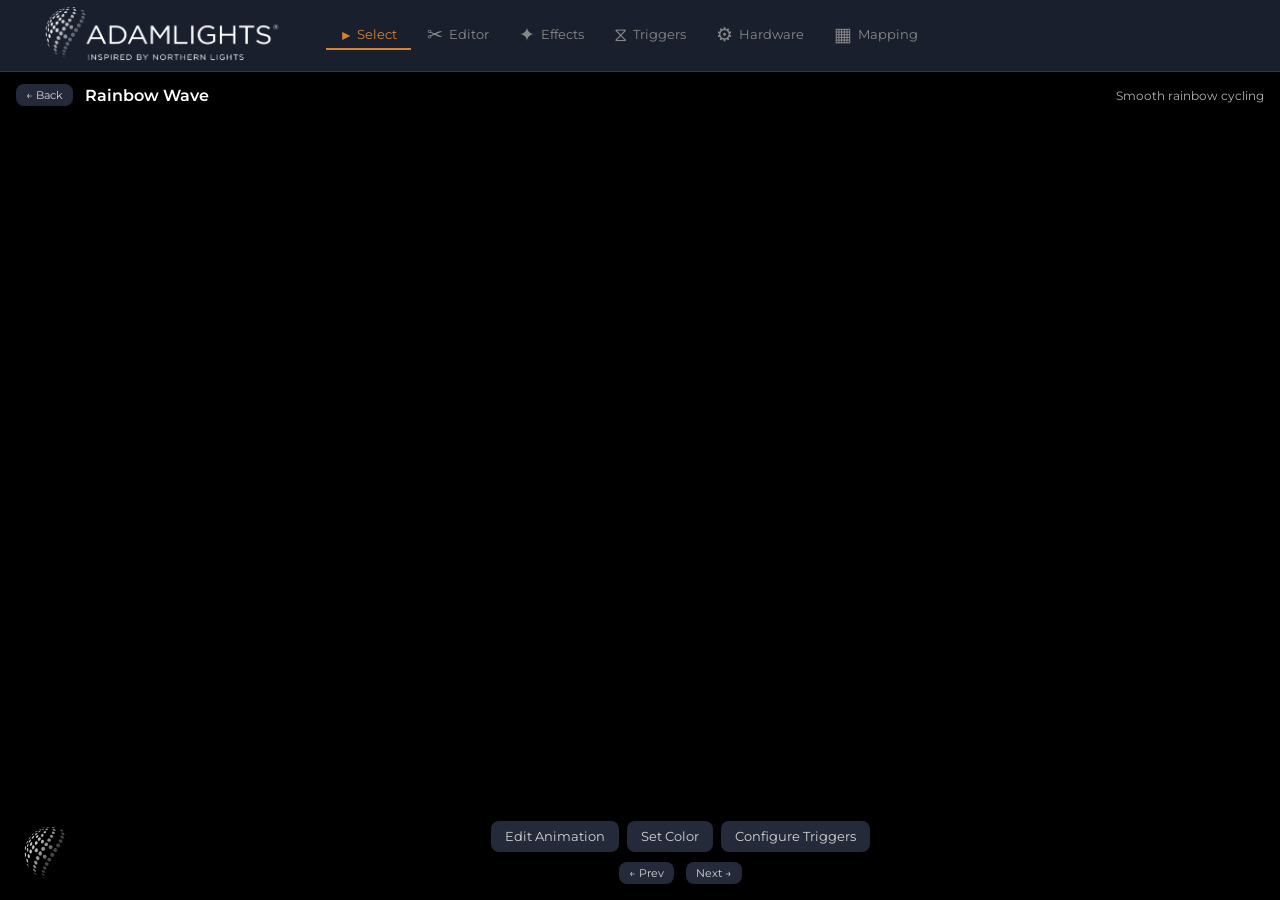
==== commit 41d3a64c: "more effect tries" ====
--- a/web/controller.html
+++ b/web/controller.html
@@ -226,86 +226,8 @@
 /* Room 1: Select Animation                                            */
 /* ------------------------------------------------------------------ */
 
-/* Mobile: scroll-snap full-screen swipe */
-.anim-swipe {
-  display: flex;
-  overflow-x: auto;
-  scroll-snap-type: x mandatory;
-  gap: 0;
-  height: 100%;
-  -webkit-overflow-scrolling: touch;
-  scrollbar-width: none;
-}
-.anim-swipe::-webkit-scrollbar { display: none; }
-
-.anim-swipe .anim-slide {
-  flex: 0 0 100%;
-  scroll-snap-align: center;
-  position: relative;
-  overflow: hidden;
-}
-
-.anim-preview {
-  position: absolute;
-  inset: 0;
-  display: flex;
-  align-items: center;
-  justify-content: center;
-  font-size: 2rem;
-  color: rgba(255,255,255,0.3);
-  border-radius: 0;
-}
-
-.anim-overlay {
-  position: absolute;
-  bottom: 0;
-  left: 0;
-  right: 0;
-  padding: 40px 16px 16px;
-  background: linear-gradient(to top, rgba(0,0,0,0.85) 0%, rgba(0,0,0,0.5) 50%, transparent 100%);
-  display: flex;
-  align-items: center;
-  gap: 14px;
-  z-index: 1;
-}
-.anim-overlay .overlay-ball {
-  flex-shrink: 0;
-  width: 52px;
-  height: 52px;
-  object-fit: contain;
-  opacity: 0.85;
-}
-.anim-overlay .overlay-right {
-  flex: 1;
-  display: flex;
-  flex-direction: column;
-  gap: 8px;
-}
-
-.anim-info {
-  text-align: left;
-}
-.anim-info h3 { font-size: 1rem; margin-bottom: 4px; color: #fff; }
-.anim-info p { font-size: 0.75rem; color: rgba(255,255,255,0.7); }
-
-.anim-actions {
-  display: flex;
-  gap: 8px;
-}
-
-.swipe-dots {
-  display: flex;
-  justify-content: center;
-  gap: 6px;
-  padding: 6px 0;
-}
-.swipe-dots span {
-  width: 8px;
-  height: 8px;
-  border-radius: 50%;
-  background: var(--border);
-}
-.swipe-dots span.active { background: var(--accent); }
+/* Mobile: no longer using swipe — detail view handles everything */
+.anim-swipe { display: none; }
 
 /* Desktop: grid */
 .anim-grid { display: none; }
@@ -348,18 +270,21 @@
   .anim-grid { grid-template-columns: repeat(auto-fill, minmax(200px, 1fr)); gap: 16px; }
 }
 
-/* Detail view (desktop: shown on card click; replaces grid) */
+/* Detail view (desktop: shown on card click; mobile: always shown) */
 .anim-detail {
-  display: none;
+  display: block;
   position: absolute;
   inset: 0;
   z-index: 10;
   overflow: hidden;
   background: var(--bg-body);
 }
-.anim-detail.open {
-  display: block;
-}
+@media (min-width: 600px) and (min-height: 500px) {
+  .anim-detail { display: none; }
+  .anim-detail.open { display: block; }
+  .anim-detail #detail-back { display: inline-block; }
+}
+#detail-back { display: none; }
 .anim-detail .detail-preview {
   position: absolute;
   inset: 0;
@@ -381,7 +306,8 @@
   height: 100%;
   object-fit: cover;
 }
-.anim-slide .anim-preview img {
+.anim-slide .anim-preview img,
+.anim-slide .anim-preview video {
   width: 100%;
   height: 100%;
   object-fit: cover;
@@ -2320,9 +2246,15 @@
 
   // Wire up delegated events after population
   wireAnimEvents();
-}
-
-// Detail view plays the editor's clip sequence (same effects/in/out/fps)
+
+  // On mobile (no grid), auto-start detail view with first animation
+  if (animNames.length && animSwipe.offsetParent === null) {
+    showDetail(0);
+  }
+}
+
+// Detail view plays the animation's clip sequence
+
 let detailPlaying = false;
 let detailTime = 0;
 let detailRAF = null;
@@ -3005,8 +2937,8 @@
 loadEffectsList().then(() => {
   populateInitialClips();
   refreshClipDropdowns();
-});
-loadAnimationsList();
+  loadAnimationsList();
+});
 
 // Back button
 document.getElementById("effects-back-editor").addEventListener("click", () => {
